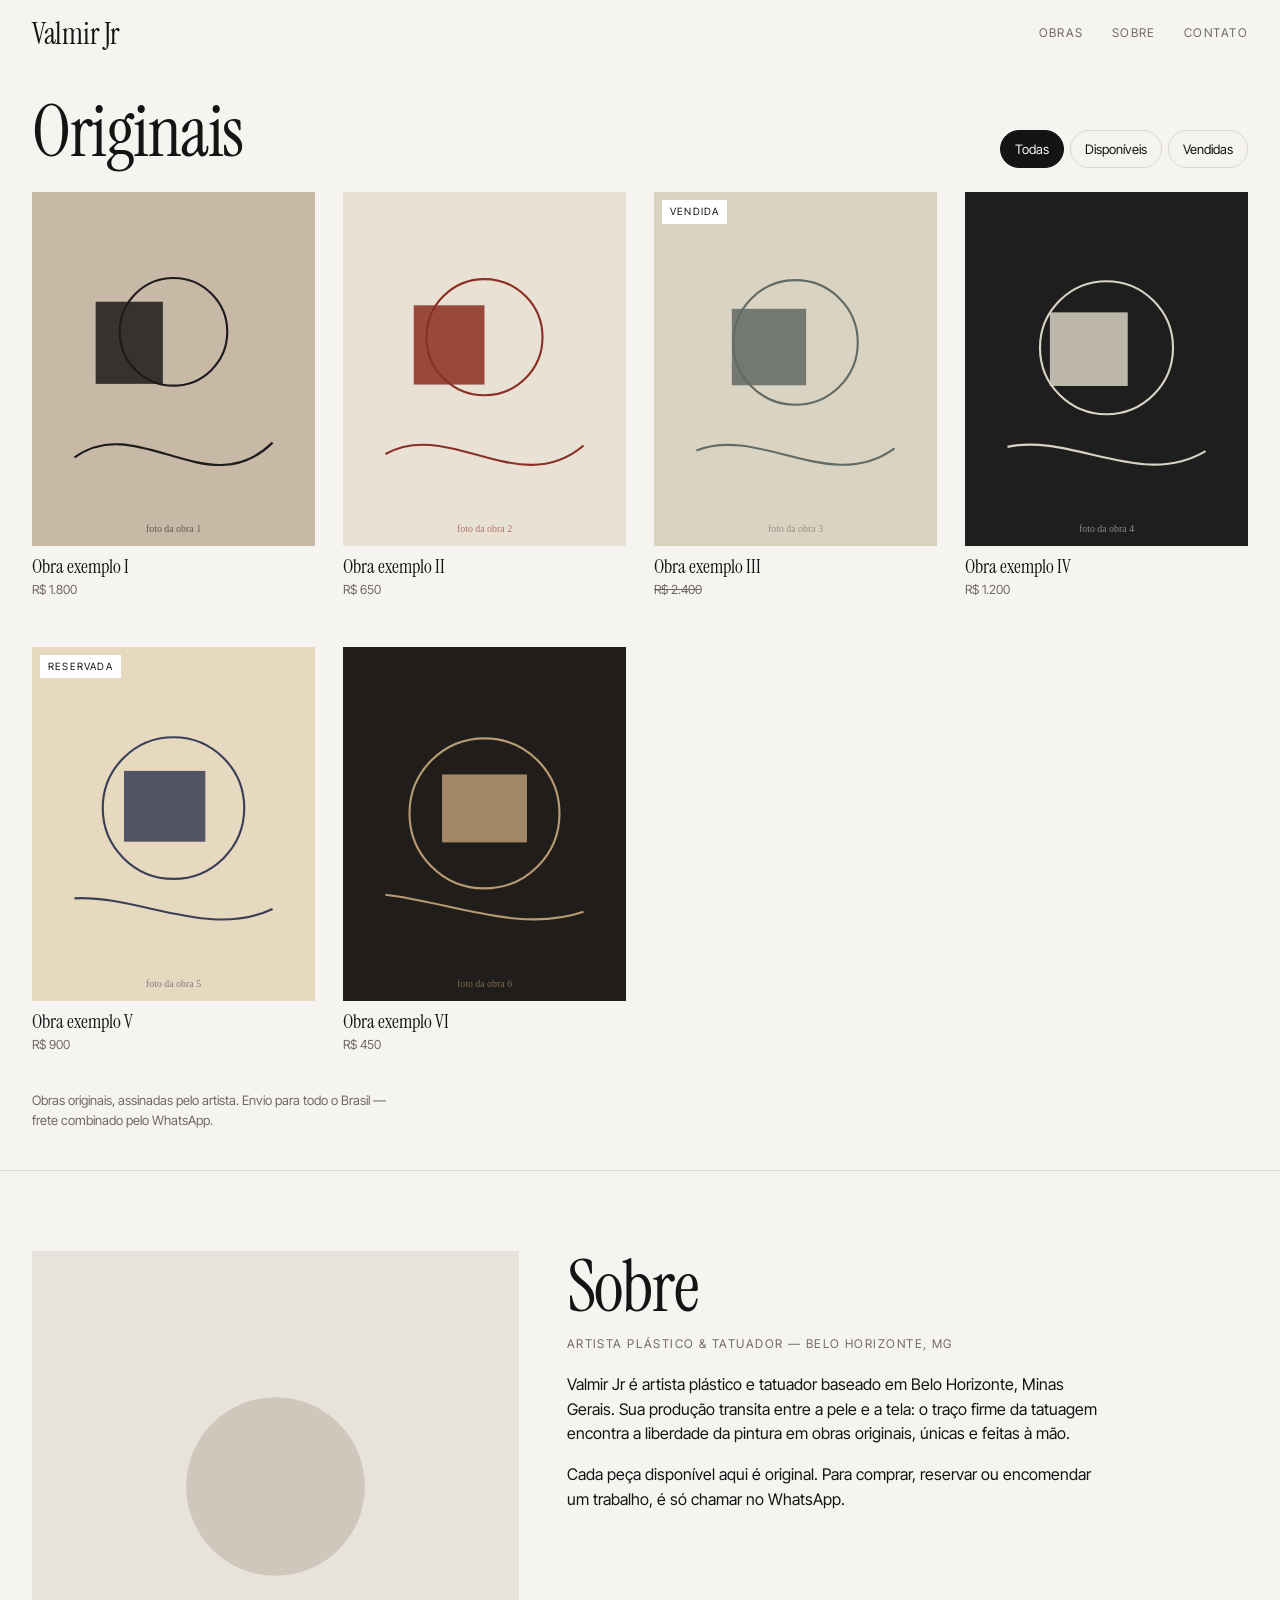
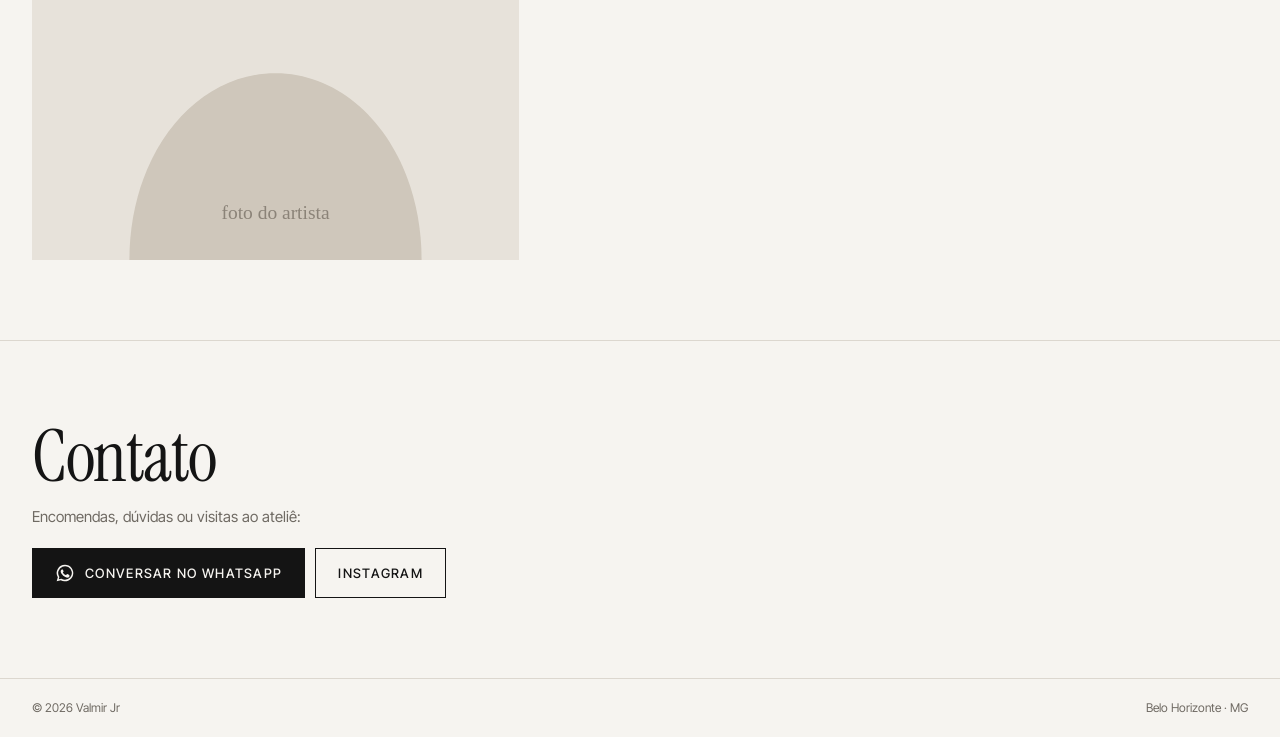
==== index.html @ 2ad41078 "Site do artista Valmir Jr: galeria mobile-first, compra via WhatsApp e painel /admin Co-Authored-By:" ====
<!doctype html>
<html lang="pt-BR">
<head>
  <meta charset="utf-8">
  <meta name="viewport" content="width=device-width, initial-scale=1, viewport-fit=cover">
  <title>Valmir Jr — Obras originais</title>
  <meta name="description" content="Obras originais do artista plástico e tatuador Valmir Jr, de Belo Horizonte. Compre direto com o artista pelo WhatsApp.">
  <meta name="theme-color" content="#f6f4f0">
  <meta property="og:title" content="Valmir Jr — Obras originais">
  <meta property="og:description" content="Obras originais à venda. Compre direto com o artista pelo WhatsApp.">
  <meta property="og:type" content="website">
  <link rel="icon" href="/images/site/favicon.svg" type="image/svg+xml">
  <link rel="preconnect" href="https://fonts.googleapis.com">
  <link rel="preconnect" href="https://fonts.gstatic.com" crossorigin>
  <link href="https://fonts.googleapis.com/css2?family=Instrument+Serif:ital@0;1&family=Inter+Tight:wght@400;500;600&display=swap" rel="stylesheet">
  <link rel="stylesheet" href="/styles.css">
</head>
<body>
  <header class="topo">
    <a href="#obras" class="marca" data-nome>Valmir Jr</a>
    <nav class="nav" aria-label="Principal">
      <a href="#obras">Obras</a>
      <a href="#sobre">Sobre</a>
      <a href="#contato">Contato</a>
    </nav>
  </header>

  <main>
    <section id="obras" class="obras">
      <div class="obras-cab">
        <h1 class="titulo">Originais</h1>
        <div class="filtros" role="tablist" aria-label="Filtrar obras">
          <button class="filtro ativo" data-filtro="todas" role="tab" aria-selected="true">Todas</button>
          <button class="filtro" data-filtro="disponivel" role="tab" aria-selected="false">Disponíveis</button>
          <button class="filtro" data-filtro="vendida" role="tab" aria-selected="false">Vendidas</button>
        </div>
      </div>
      <ul class="grade" id="grade" aria-live="polite"></ul>
      <p class="vazio" id="vazio" hidden>Nenhuma obra por aqui ainda.</p>
      <p class="aviso" data-aviso></p>
    </section>

    <section id="sobre" class="sobre">
      <figure class="sobre-foto"><img data-foto alt="Retrato de Valmir Jr" loading="lazy" width="600" height="750"></figure>
      <div class="sobre-texto">
        <h2 class="titulo">Sobre</h2>
        <p class="subtitulo" data-subtitulo></p>
        <div class="bio" data-bio></div>
      </div>
    </section>

    <section id="contato" class="contato">
      <h2 class="titulo">Contato</h2>
      <p>Encomendas, dúvidas ou visitas ao ateliê:</p>
      <div class="contato-links">
        <a class="botao botao-wpp" data-wpp-geral target="_blank" rel="noopener">
          <svg aria-hidden="true" viewBox="0 0 24 24"><path fill="currentColor" d="M12 2a10 10 0 0 0-8.6 15.1L2 22l5-1.3A10 10 0 1 0 12 2Zm0 18.2a8.2 8.2 0 0 1-4.2-1.2l-.3-.2-3 .8.8-2.9-.2-.3A8.2 8.2 0 1 1 12 20.2Zm4.5-6.1c-.2-.1-1.5-.7-1.7-.8-.2-.1-.4-.1-.6.1l-.8 1c-.1.2-.3.2-.5.1a6.7 6.7 0 0 1-3.3-2.9c-.3-.4.2-.4.7-1.3.1-.2 0-.3 0-.4l-.8-1.8c-.2-.5-.4-.4-.6-.4h-.5a1 1 0 0 0-.7.3 3 3 0 0 0-.9 2.2 5.2 5.2 0 0 0 1.1 2.7 11.8 11.8 0 0 0 4.5 4c1.7.7 2.3.8 3.2.6.5-.1 1.5-.6 1.7-1.2.2-.6.2-1.1.2-1.2l-.5-.3Z"/></svg>
          Conversar no WhatsApp
        </a>
        <a class="botao botao-linha" data-insta target="_blank" rel="noopener">Instagram</a>
      </div>
    </section>
  </main>

  <footer class="rodape">
    <span>© <span data-ano></span> <span data-nome>Valmir Jr</span></span>
    <span>Belo Horizonte · MG</span>
  </footer>

  <!-- Detalhe da obra -->
  <dialog class="detalhe" id="detalhe" aria-labelledby="detalhe-titulo">
    <button class="fechar" data-fechar aria-label="Fechar">
      <svg viewBox="0 0 24 24" aria-hidden="true"><path d="M5 5l14 14M19 5L5 19" stroke="currentColor" stroke-width="1.6"/></svg>
    </button>
    <div class="detalhe-corpo">
      <div class="galeria" id="galeria"></div>
      <div class="pontos" id="pontos"></div>
      <div class="detalhe-info">
        <h2 id="detalhe-titulo" class="detalhe-titulo"></h2>
        <p class="detalhe-preco" id="detalhe-preco"></p>
        <dl class="ficha" id="ficha"></dl>
        <p class="detalhe-desc" id="detalhe-desc"></p>
        <a class="botao botao-wpp botao-cheio" id="comprar" target="_blank" rel="noopener"></a>
        <p class="detalhe-nota" data-aviso></p>
      </div>
    </div>
  </dialog>

  <script src="/app.js" defer></script>
  <script>
    // Convites/recuperação de senha do Netlify Identity chegam na home: carrega o widget só nesses casos.
    if (/(invite|recovery|confirmation|email_change)_token|access_token/.test(location.hash)) {
      var s = document.createElement('script');
      s.src = 'https://identity.netlify.com/v1/netlify-identity-widget.js';
      s.onload = function () {
        window.netlifyIdentity.on('login', function () { location.href = '/admin/'; });
      };
      document.head.appendChild(s);
    }
  </script>
</body>
</html>
---- styles.css ----
:root {
  --fundo: #f6f4f0;
  --papel: #ffffff;
  --tinta: #141414;
  --suave: #6f6a63;
  --linha: #dcd7cf;
  --wpp: #1f7a4d;
  --serif: "Instrument Serif", Georgia, "Times New Roman", serif;
  --sans: "Inter Tight", system-ui, -apple-system, "Segoe UI", sans-serif;
  --gutter: 16px;
  --topo: 56px;
}

*, *::before, *::after { box-sizing: border-box; }
html { scroll-behavior: smooth; scroll-padding-top: var(--topo); -webkit-text-size-adjust: 100%; }
body {
  margin: 0;
  background: var(--fundo);
  color: var(--tinta);
  font: 400 15px/1.55 var(--sans);
  -webkit-font-smoothing: antialiased;
}
img { display: block; max-width: 100%; height: auto; }
a { color: inherit; }
button { font: inherit; color: inherit; }
body.travado { overflow: hidden; }

/* Topo */
.topo {
  position: sticky; top: 0; z-index: 10;
  height: var(--topo);
  display: flex; align-items: center; justify-content: space-between; gap: 12px;
  padding: 0 var(--gutter);
  padding-top: env(safe-area-inset-top);
  background: color-mix(in srgb, var(--fundo) 92%, transparent);
  backdrop-filter: blur(8px);
  border-bottom: 1px solid transparent;
  transition: border-color .2s;
}
.topo.rolou { border-bottom-color: var(--linha); }
.marca { font: 400 26px/1 var(--serif); text-decoration: none; letter-spacing: -.01em; }
.nav { display: flex; gap: 18px; }
.nav a {
  font-size: 12px; text-transform: uppercase; letter-spacing: .12em;
  text-decoration: none; color: var(--suave); padding: 10px 0;
}
.nav a:hover, .nav a:focus-visible { color: var(--tinta); }

.titulo { font: 400 clamp(40px, 11vw, 72px)/1 var(--serif); margin: 0; letter-spacing: -.02em; }

/* Obras */
.obras { padding: 28px var(--gutter) 40px; }
.obras-cab { display: flex; flex-direction: column; gap: 18px; margin-bottom: 24px; }
.filtros { display: flex; gap: 6px; overflow-x: auto; scrollbar-width: none; }
.filtros::-webkit-scrollbar { display: none; }
.filtro {
  border: 1px solid var(--linha); background: transparent; border-radius: 999px;
  padding: 8px 14px; font-size: 13px; cursor: pointer; white-space: nowrap; min-height: 36px;
}
.filtro.ativo { background: var(--tinta); border-color: var(--tinta); color: var(--fundo); }

.grade {
  list-style: none; margin: 0; padding: 0;
  display: grid; grid-template-columns: repeat(2, minmax(0, 1fr)); gap: 28px 12px;
}
.card { cursor: pointer; }
.card button { all: unset; display: block; width: 100%; cursor: pointer; }
.card button:focus-visible { outline: 2px solid var(--tinta); outline-offset: 4px; }
.card-img {
  position: relative; aspect-ratio: 4 / 5; overflow: hidden; background: #e9e5de;
}
.card-img img {
  width: 100%; height: 100%; object-fit: cover;
  transition: transform .5s ease, opacity .4s;
}
@media (hover: hover) { .card:hover .card-img img { transform: scale(1.03); } }
.selo {
  position: absolute; left: 8px; top: 8px;
  background: var(--papel); color: var(--tinta);
  font-size: 10px; text-transform: uppercase; letter-spacing: .12em;
  padding: 4px 8px;
}
.card-nome { margin: 10px 0 2px; font: 400 19px/1.15 var(--serif); }
.card-meta { margin: 0; font-size: 12.5px; color: var(--suave); }
.card.vendida .card-img img { opacity: .72; }
.card.vendida .card-preco { text-decoration: line-through; }

.vazio { color: var(--suave); }
.aviso { margin: 36px 0 0; font-size: 13px; color: var(--suave); max-width: 46ch; }

/* Sobre */
.sobre {
  display: grid; gap: 24px;
  padding: 48px var(--gutter);
  border-top: 1px solid var(--linha);
}
.sobre-foto { margin: 0; background: #e9e5de; aspect-ratio: 4 / 5; overflow: hidden; }
.sobre-foto img { width: 100%; height: 100%; object-fit: cover; }
.subtitulo { margin: 12px 0 18px; font-size: 12px; text-transform: uppercase; letter-spacing: .12em; color: var(--suave); }
.bio p { margin: 0 0 1em; font-size: 16px; max-width: 60ch; }

/* Contato */
.contato { padding: 48px var(--gutter) 56px; border-top: 1px solid var(--linha); }
.contato p { color: var(--suave); margin: 12px 0 20px; }
.contato-links { display: flex; flex-direction: column; gap: 10px; }

.botao {
  display: inline-flex; align-items: center; justify-content: center; gap: 10px;
  min-height: 50px; padding: 0 22px;
  font-size: 13px; font-weight: 500; text-transform: uppercase; letter-spacing: .1em;
  text-decoration: none; border-radius: 0; cursor: pointer;
}
.botao svg { width: 20px; height: 20px; flex: none; }
.botao-wpp { background: var(--tinta); color: var(--fundo); border: 1px solid var(--tinta); }
.botao-wpp:hover { background: var(--wpp); border-color: var(--wpp); }
.botao-linha { border: 1px solid var(--tinta); }
.botao-linha:hover { background: var(--tinta); color: var(--fundo); }
.botao[aria-disabled="true"] { background: transparent; color: var(--suave); border-color: var(--linha); pointer-events: none; }

.rodape {
  display: flex; justify-content: space-between; flex-wrap: wrap; gap: 8px;
  padding: 20px var(--gutter) calc(20px + env(safe-area-inset-bottom));
  border-top: 1px solid var(--linha);
  font-size: 12px; color: var(--suave);
}

/* Detalhe (tela cheia no celular) */
.detalhe {
  border: 0; padding: 0; margin: 0;
  width: 100%; max-width: 100%; height: 100%; max-height: 100%;
  background: var(--fundo); color: var(--tinta);
}
.detalhe::backdrop { background: rgba(20, 20, 20, .55); }
.detalhe[open] { animation: sobe .28s ease-out; }
@keyframes sobe { from { transform: translateY(24px); opacity: 0; } }
.fechar {
  position: fixed; z-index: 2; right: 10px; top: calc(10px + env(safe-area-inset-top));
  width: 44px; height: 44px; display: grid; place-items: center;
  border: 0; border-radius: 50%; background: var(--papel); cursor: pointer;
  box-shadow: 0 1px 6px rgba(0,0,0,.12);
}
.fechar svg { width: 20px; height: 20px; }
.detalhe-corpo { height: 100%; overflow-y: auto; -webkit-overflow-scrolling: touch; }
.galeria {
  display: flex; overflow-x: auto; scroll-snap-type: x mandatory; scrollbar-width: none;
  background: #e9e5de;
}
.galeria::-webkit-scrollbar { display: none; }
.galeria img {
  flex: 0 0 100%; width: 100%; scroll-snap-align: center;
  max-height: 72vh; object-fit: contain; background: #e9e5de;
}
.pontos { display: flex; justify-content: center; gap: 6px; padding: 12px 0 0; min-height: 18px; }
.pontos span { width: 6px; height: 6px; border-radius: 50%; background: var(--linha); }
.pontos span.ativo { background: var(--tinta); }
.detalhe-info { padding: 12px var(--gutter) calc(32px + env(safe-area-inset-bottom)); }
.detalhe-titulo { font: 400 36px/1.05 var(--serif); margin: 0 0 6px; letter-spacing: -.01em; }
.detalhe-preco { font-size: 18px; margin: 0 0 20px; }
.ficha { display: grid; grid-template-columns: auto 1fr; gap: 6px 16px; margin: 0 0 20px; font-size: 14px; }
.ficha dt { color: var(--suave); }
.ficha dd { margin: 0; }
.detalhe-desc { margin: 0 0 24px; white-space: pre-line; }
.detalhe-desc:empty { display: none; }
.botao-cheio { width: 100%; }
.detalhe-nota { font-size: 12.5px; color: var(--suave); margin: 14px 0 0; }

/* Telas maiores */
@media (min-width: 700px) {
  :root { --gutter: 32px; --topo: 68px; }
  .marca { font-size: 30px; }
  .nav { gap: 28px; }
  .obras-cab { flex-direction: row; align-items: flex-end; justify-content: space-between; }
  .grade { grid-template-columns: repeat(3, minmax(0, 1fr)); gap: 48px 28px; }
  .sobre { grid-template-columns: minmax(0, 5fr) minmax(0, 7fr); gap: 48px; align-items: start; padding-block: 80px; }
  .contato { padding-block: 80px; }
  .contato-links { flex-direction: row; }
  .detalhe { width: min(1100px, 92vw); height: auto; max-height: 90vh; margin: auto; }
  .fechar { position: absolute; }
  .detalhe-corpo { display: grid; grid-template-columns: 3fr 2fr; grid-template-rows: 1fr auto; max-height: 90vh; overflow: hidden; }
  .galeria { grid-row: 1; grid-column: 1; max-height: calc(90vh - 30px); }
  .galeria img { max-height: calc(90vh - 30px); }
  .pontos { grid-row: 2; grid-column: 1; padding-bottom: 12px; }
  .detalhe-info { grid-row: 1 / 3; grid-column: 2; overflow-y: auto; padding: 56px 32px 32px; }
}
@media (min-width: 1100px) {
  .grade { grid-template-columns: repeat(4, minmax(0, 1fr)); }
}

@media (prefers-reduced-motion: reduce) {
  html { scroll-behavior: auto; }
  *, *::before, *::after { animation: none !important; transition: none !important; }
}
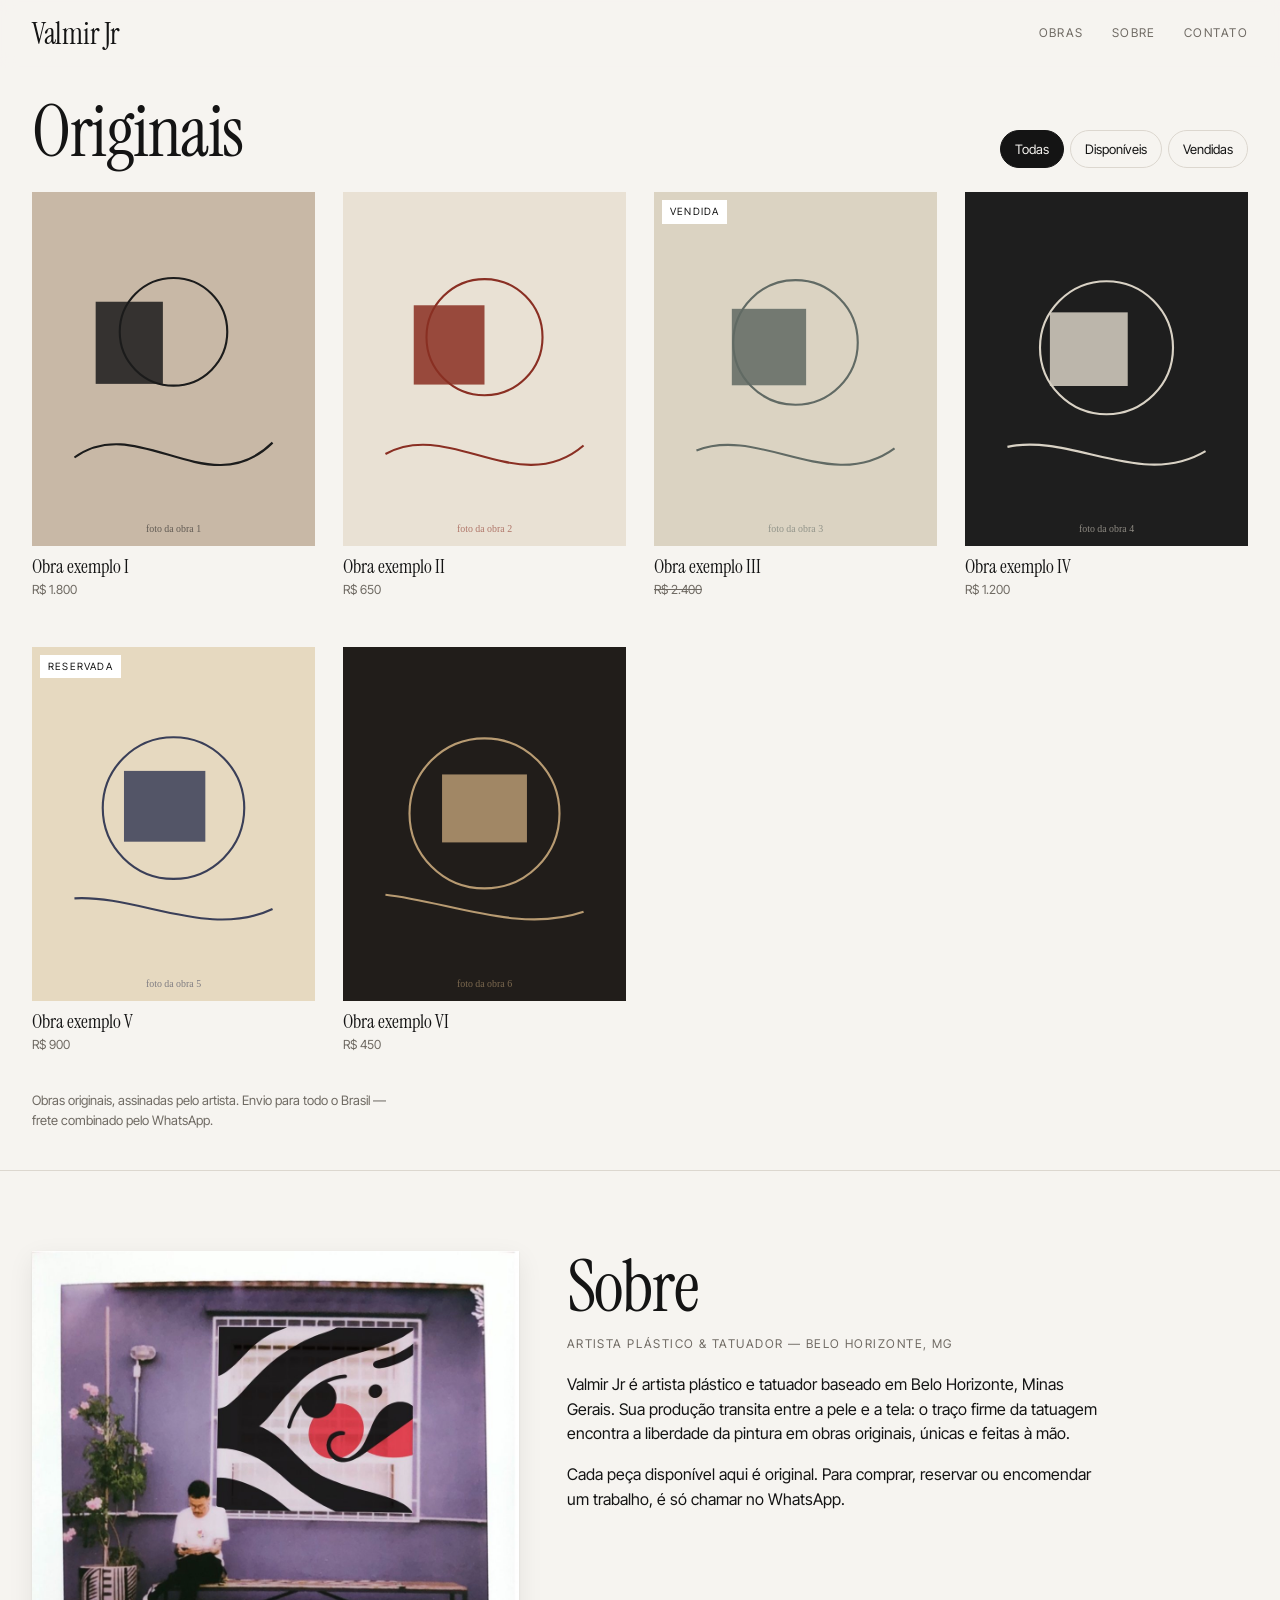
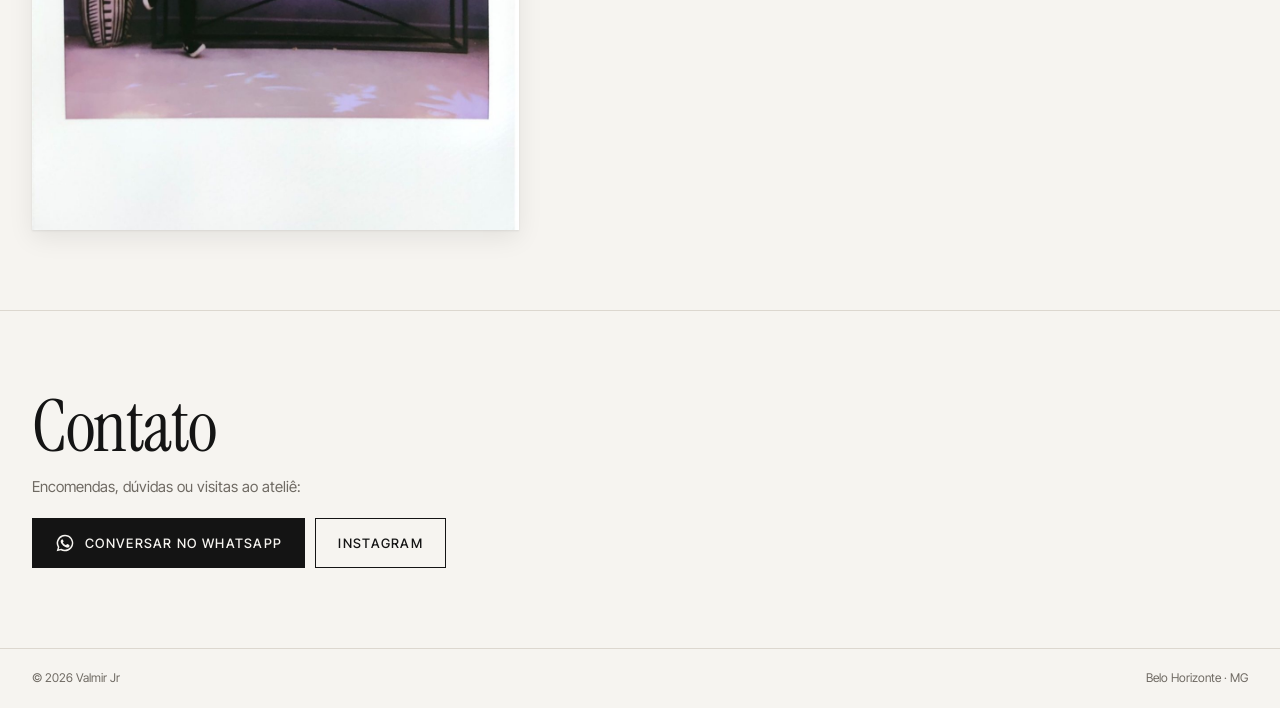
==== commit e9ffa2b3: "Foto do artista inteira (polaroid) e novo favicon a partir da obra Co-Authored-By: Claude Opus 5.5 <" ====
--- a/index.html
+++ b/index.html
@@ -9,7 +9,8 @@
   <meta property="og:title" content="Valmir Jr — Obras originais">
   <meta property="og:description" content="Obras originais à venda. Compre direto com o artista pelo WhatsApp.">
   <meta property="og:type" content="website">
-  <link rel="icon" href="/images/site/favicon.svg" type="image/svg+xml">
+  <link rel="icon" href="/images/site/favicon-32.png" type="image/png" sizes="32x32">
+  <link rel="apple-touch-icon" href="/images/site/apple-touch-icon.png">
   <link rel="preconnect" href="https://fonts.googleapis.com">
   <link rel="preconnect" href="https://fonts.gstatic.com" crossorigin>
   <link href="https://fonts.googleapis.com/css2?family=Instrument+Serif:ital@0;1&family=Inter+Tight:wght@400;500;600&display=swap" rel="stylesheet">
@@ -41,7 +42,7 @@
     </section>
 
     <section id="sobre" class="sobre">
-      <figure class="sobre-foto"><img data-foto alt="Retrato de Valmir Jr" loading="lazy" width="600" height="750"></figure>
+      <figure class="sobre-foto"><img data-foto alt="Retrato de Valmir Jr" loading="lazy" width="1100" height="1308"></figure>
       <div class="sobre-texto">
         <h2 class="titulo">Sobre</h2>
         <p class="subtitulo" data-subtitulo></p>
@@ -87,16 +88,5 @@
   </dialog>
 
   <script src="/app.js" defer></script>
-  <script>
-    // Convites/recuperação de senha do Netlify Identity chegam na home: carrega o widget só nesses casos.
-    if (/(invite|recovery|confirmation|email_change)_token|access_token/.test(location.hash)) {
-      var s = document.createElement('script');
-      s.src = 'https://identity.netlify.com/v1/netlify-identity-widget.js';
-      s.onload = function () {
-        window.netlifyIdentity.on('login', function () { location.href = '/admin/'; });
-      };
-      document.head.appendChild(s);
-    }
-  </script>
 </body>
 </html>
--- a/styles.css
+++ b/styles.css
@@ -94,8 +94,8 @@
   padding: 48px var(--gutter);
   border-top: 1px solid var(--linha);
 }
-.sobre-foto { margin: 0; background: #e9e5de; aspect-ratio: 4 / 5; overflow: hidden; }
-.sobre-foto img { width: 100%; height: 100%; object-fit: cover; }
+.sobre-foto { margin: 0; }
+.sobre-foto img { width: 100%; height: auto; box-shadow: 0 1px 2px rgba(0,0,0,.08), 0 8px 24px rgba(0,0,0,.08); }
 .subtitulo { margin: 12px 0 18px; font-size: 12px; text-transform: uppercase; letter-spacing: .12em; color: var(--suave); }
 .bio p { margin: 0 0 1em; font-size: 16px; max-width: 60ch; }
 
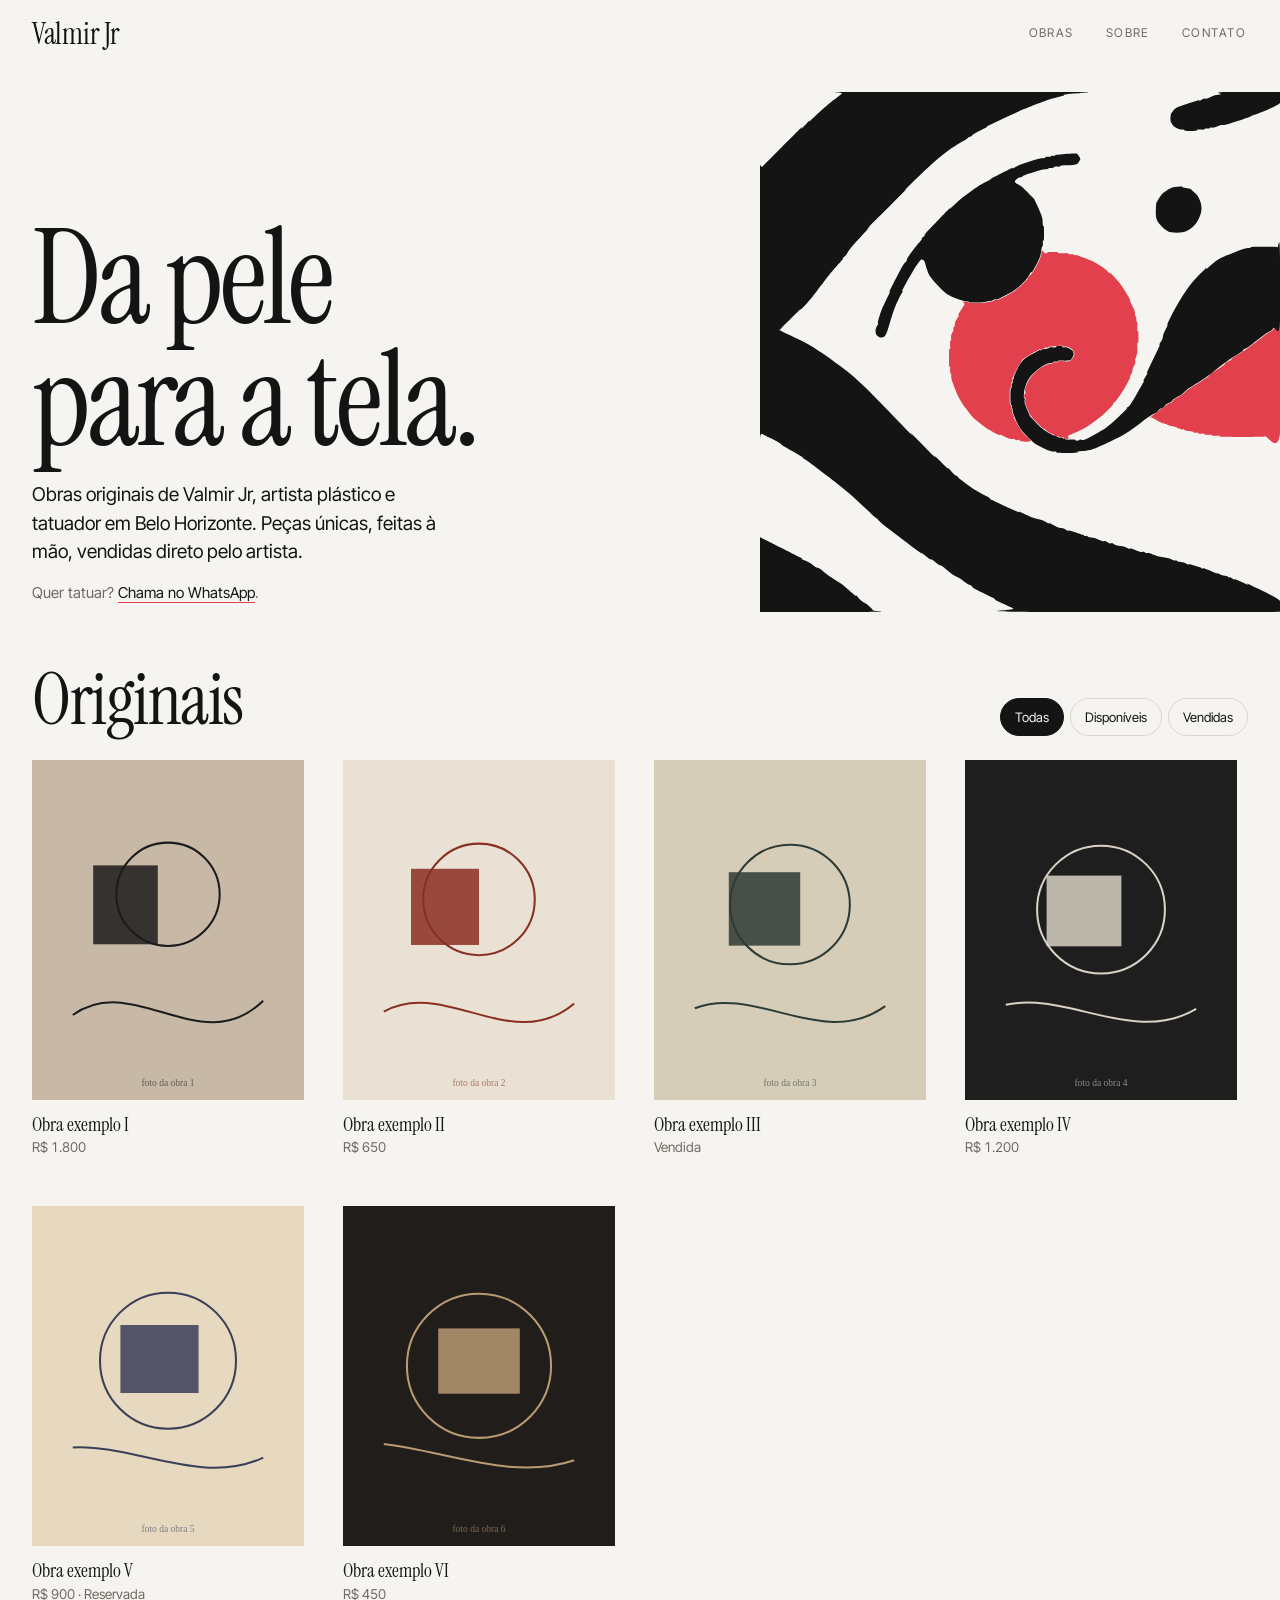
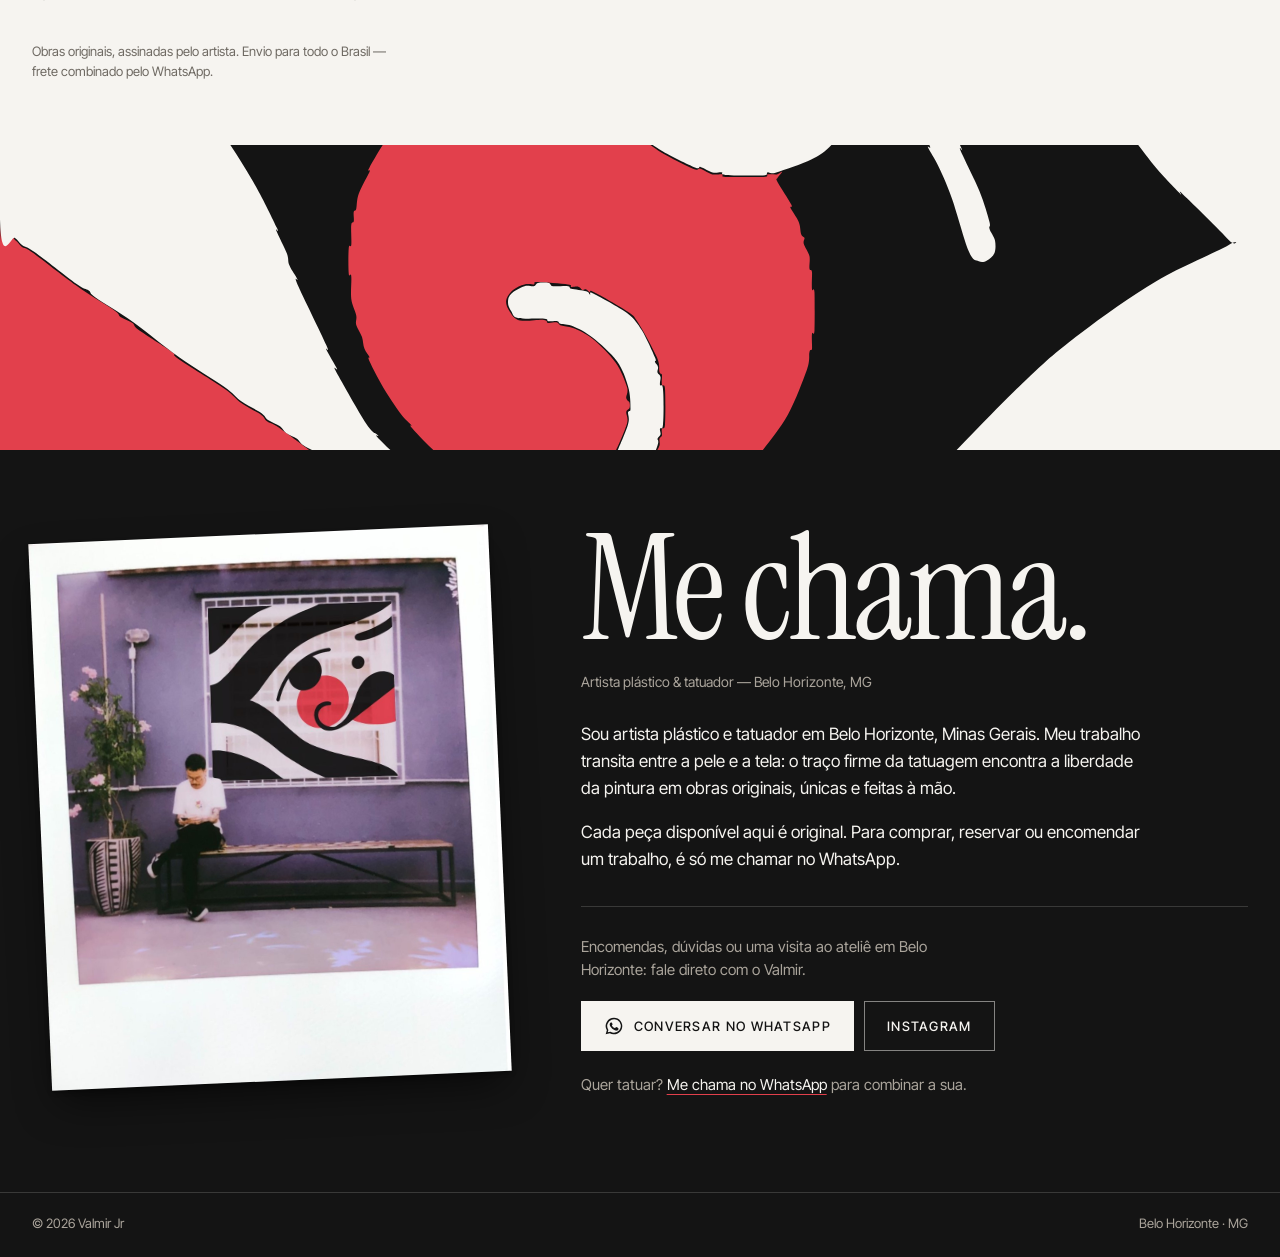
==== commit a3676153: "Redesenha o site com o traço do Valmir e prepara a venda pelo celular - Abertura e fecho com o mural" ====
--- a/index.html
+++ b/index.html
@@ -9,6 +9,11 @@
   <meta property="og:title" content="Valmir Jr — Obras originais">
   <meta property="og:description" content="Obras originais à venda. Compre direto com o artista pelo WhatsApp.">
   <meta property="og:type" content="website">
+  <meta property="og:url" content="https://borocoshop.com/">
+  <meta property="og:image" content="https://borocoshop.com/images/site/rostinha.jpg">
+  <meta property="og:image:alt" content="Retrato de Valmir Jr">
+  <meta property="og:locale" content="pt_BR">
+  <meta name="twitter:card" content="summary_large_image">
   <link rel="icon" href="/images/site/favicon-32.png" type="image/png" sizes="32x32">
   <link rel="apple-touch-icon" href="/images/site/apple-touch-icon.png">
   <link rel="preconnect" href="https://fonts.googleapis.com">
@@ -17,8 +22,10 @@
   <link rel="stylesheet" href="/styles.css">
 </head>
 <body>
+  <!-- Traço do mural de Valmir Jr (o mesmo recorte do favicon), vetorizado. Cores via --t-preto e --t-vermelho. -->
+  <svg width="0" height="0" style="position:absolute" aria-hidden="true"><symbol id="traco" viewBox="0 0 512 512"><path style="fill:var(--t-vermelho,#e2404c)" d="M511.8 229.8C510.8 212.3 507.4 232.0 506.0 233.0C504.6 234.0 504.4 234.9 503.2 235.8C502.1 236.6 502.6 235.4 499.0 238.0C495.4 240.6 486.9 247.4 481.5 251.2C476.1 255.1 469.5 258.9 466.5 261.0C463.5 263.1 465.0 262.9 463.8 263.8C462.5 264.6 460.2 265.4 459.0 266.2C457.8 267.1 459.1 267.1 456.5 269.0C453.9 270.9 445.9 275.8 443.2 277.8C440.6 279.7 444.2 278.0 440.8 280.5C437.2 283.0 426.5 289.5 422.2 292.5C418.0 295.5 418.0 296.5 415.5 298.2C413.0 300.0 409.2 301.8 407.5 303.0C405.8 304.2 406.5 304.6 405.2 305.5C404.0 306.4 403.8 305.8 400.2 308.2C396.7 310.8 386.4 318.4 384.0 320.5C381.6 322.6 384.0 319.8 386.0 320.8C388.0 321.7 393.9 325.2 395.8 326.0C397.6 326.8 396.8 325.6 397.2 325.8C397.8 325.9 398.2 326.8 398.8 327.0C399.2 327.2 399.7 326.6 400.2 326.8C400.8 326.9 400.4 327.5 402.0 328.0C403.6 328.5 408.4 329.5 410.0 330.0C411.6 330.5 411.0 331.1 411.5 331.2C412.0 331.4 412.5 330.8 413.0 331.0C413.5 331.2 413.8 332.0 414.5 332.2C415.2 332.5 416.8 332.1 417.5 332.2C418.2 332.4 417.4 332.9 418.8 333.2C420.1 333.6 424.0 333.9 425.5 334.2C427.0 334.6 426.6 335.3 427.5 335.5C428.4 335.7 429.9 335.1 430.8 335.2C431.6 335.4 431.5 336.3 432.5 336.5C433.5 336.7 436.0 336.1 437.0 336.2C438.0 336.4 437.2 337.3 438.5 337.5C439.8 337.7 443.3 337.3 444.5 337.5C445.7 337.7 444.2 338.3 445.8 338.5C447.3 338.7 452.4 338.3 454.0 338.5C455.6 338.7 448.4 339.3 455.2 339.5C462.1 339.7 488.3 339.7 495.2 339.5C502.2 339.3 494.0 338.8 496.8 338.5C499.5 338.2 509.2 355.6 511.8 337.5C514.2 319.4 512.7 247.2 511.8 229.8ZM312.2 160.8C309.2 159.7 310.7 161.2 310.0 161.0C309.3 160.8 309.2 160.0 308.2 159.8C307.3 159.5 305.1 159.9 304.2 159.8C303.4 159.6 304.7 158.9 303.0 158.8C301.3 158.6 296.0 158.9 294.2 158.8C292.5 158.6 294.5 157.9 292.8 157.8C291.0 157.6 285.5 157.6 283.8 157.8C282.0 157.9 283.0 158.6 282.5 158.8C282.0 158.9 281.3 159.1 280.5 158.8C279.7 158.4 278.2 155.8 277.5 156.5C276.8 157.2 277.5 159.5 276.2 162.8C275.0 166.0 271.8 172.4 269.8 175.8C267.7 179.1 264.8 181.4 263.8 182.8C262.7 184.1 264.9 182.5 263.5 184.0C262.1 185.5 258.2 189.7 255.5 192.0C252.8 194.3 251.0 195.9 247.5 198.0C244.0 200.1 237.4 203.4 234.8 204.5C232.1 205.6 233.0 204.1 231.8 204.5C230.5 204.9 228.5 206.4 227.0 206.8C225.5 207.1 223.9 206.6 223.0 206.8C222.1 206.9 224.5 207.6 221.8 207.8C219.0 207.9 209.3 207.9 206.5 207.8C203.7 207.6 205.9 206.9 205.0 206.8C204.1 206.6 202.2 206.9 201.2 206.8C200.3 206.6 199.3 205.5 199.2 205.8C199.2 206.0 200.7 207.6 201.0 208.2C201.3 208.9 201.9 208.0 201.0 209.8C200.1 211.5 196.4 217.0 195.5 218.8C194.6 220.5 196.2 219.1 195.8 220.2C195.2 221.4 193.2 224.0 192.5 225.8C191.8 227.5 191.9 229.7 191.5 230.8C191.1 231.8 190.4 231.6 190.2 232.2C190.1 232.9 190.8 233.3 190.5 234.5C190.2 235.7 188.6 237.8 188.2 239.5C187.9 241.2 188.4 243.5 188.2 244.5C188.1 245.5 187.4 244.4 187.2 245.8C187.1 247.1 187.4 251.4 187.2 252.8C187.1 254.1 186.4 251.2 186.2 254.0C186.1 256.8 186.1 266.5 186.2 269.2C186.4 272.0 187.1 269.3 187.2 270.5C187.4 271.7 187.1 275.3 187.2 276.5C187.4 277.7 187.9 276.4 188.2 277.8C188.6 279.1 187.8 280.6 189.2 284.8C190.7 288.9 193.8 297.3 196.8 302.8C199.8 308.2 204.5 314.0 207.2 317.5C210.0 321.0 210.6 321.2 213.2 323.5C215.9 325.8 219.4 328.7 223.0 331.0C226.6 333.3 232.5 336.4 234.8 337.5C237.0 338.6 234.9 336.8 236.8 337.5C238.6 338.2 243.8 340.8 246.0 341.5C248.2 342.2 249.0 341.3 250.0 341.5C251.0 341.7 250.9 342.6 251.8 342.8C252.6 342.9 254.4 342.3 255.2 342.5C256.1 342.7 254.9 343.6 256.8 343.8C258.6 343.9 266.3 345.1 266.5 343.5C266.7 341.9 260.5 338.0 257.8 334.2C255.0 330.5 251.5 323.7 250.2 321.2C249.0 318.8 250.6 320.5 250.2 319.5C249.9 318.5 248.6 316.4 248.2 315.2C247.9 314.1 248.4 313.2 248.2 312.5C248.1 311.8 247.4 311.9 247.2 311.2C247.1 310.6 247.5 309.2 247.2 308.5C247.0 307.8 246.2 309.4 246.0 306.8C245.8 304.1 245.8 295.1 246.0 292.5C246.2 289.9 247.0 291.9 247.2 291.0C247.5 290.1 247.1 287.9 247.2 287.0C247.4 286.1 247.9 286.9 248.2 285.8C248.6 284.6 247.8 283.3 249.2 280.0C250.7 276.7 254.8 269.1 256.8 266.0C258.8 262.9 258.3 263.5 261.2 261.5C264.2 259.5 272.0 255.0 274.5 253.8C277.0 252.5 275.5 254.2 276.0 254.0C276.5 253.8 277.0 252.9 277.5 252.8C278.0 252.6 278.5 253.2 279.0 253.0C279.5 252.8 279.8 252.0 280.5 251.8C281.2 251.5 282.8 251.9 283.5 251.8C284.2 251.6 282.5 251.1 284.8 250.8C287.0 250.4 294.7 249.8 297.0 249.8C299.3 249.8 297.6 250.6 298.5 250.8C299.4 250.9 300.9 250.4 302.2 250.8C303.6 251.1 305.5 252.0 306.8 253.0C308.0 254.0 309.2 255.6 309.5 257.0C309.8 258.4 309.2 260.1 308.2 261.5C307.3 262.9 306.3 264.7 304.0 265.2C301.7 265.8 296.4 264.8 294.5 265.0C292.6 265.2 293.6 266.1 292.8 266.2C291.9 266.4 290.1 265.8 289.2 266.0C288.4 266.2 288.6 266.9 287.5 267.2C286.4 267.6 284.8 267.4 282.8 268.2C280.7 269.1 277.8 270.2 275.0 272.5C272.2 274.8 268.0 278.8 265.8 282.0C263.5 285.2 262.0 289.4 261.2 291.8C260.5 294.1 261.7 295.2 261.5 296.2C261.3 297.3 260.5 297.3 260.2 298.0C260.0 298.7 260.0 299.6 260.2 300.2C260.5 300.9 261.3 300.7 261.5 301.8C261.7 302.8 260.5 303.9 261.2 306.5C262.0 309.1 264.7 315.4 265.8 317.5C266.8 319.6 267.1 318.5 267.5 319.0C267.9 319.5 266.2 318.8 268.0 320.8C269.8 322.8 276.2 329.2 278.2 331.0C280.2 332.8 279.0 330.8 280.0 331.5C281.0 332.2 281.9 333.7 284.2 335.0C286.6 336.3 292.1 338.8 294.2 339.5C296.4 340.2 295.8 339.2 297.0 339.5C298.2 339.8 300.3 341.2 301.5 341.5C302.7 341.8 303.7 341.8 304.0 341.5C304.3 341.2 303.3 340.1 303.5 339.5C303.7 338.9 302.0 339.4 305.0 337.8C308.0 336.1 316.2 333.0 321.5 329.8C326.8 326.5 332.7 322.1 337.0 318.5C341.3 314.9 345.5 310.2 347.2 308.2C349.0 306.3 346.8 307.9 347.5 307.0C348.2 306.1 349.8 305.0 351.5 302.8C353.2 300.5 355.6 297.0 357.8 293.5C359.9 290.0 363.2 283.8 364.2 281.5C365.3 279.2 363.9 280.6 364.2 279.8C364.6 278.9 365.8 277.8 366.2 276.5C366.8 275.2 366.7 273.3 367.2 271.8C367.8 270.2 369.1 268.4 369.5 267.0C369.9 265.6 369.2 265.0 369.5 263.2C369.8 261.5 371.2 259.1 371.5 256.5C371.8 253.9 371.3 249.2 371.5 247.5C371.7 245.8 372.3 248.4 372.5 246.5C372.7 244.6 372.7 238.2 372.5 236.2C372.3 234.3 371.7 236.5 371.5 235.0C371.3 233.5 371.7 228.6 371.5 227.0C371.3 225.4 370.7 226.4 370.5 225.5C370.3 224.6 370.7 222.6 370.5 221.8C370.3 220.9 369.8 221.7 369.5 220.5C369.2 219.3 369.4 217.0 368.5 214.5C367.6 212.0 365.0 207.5 364.2 205.8C363.5 204.0 365.7 206.6 364.2 204.0C362.8 201.4 358.6 194.2 355.5 190.0C352.4 185.8 347.5 180.7 345.5 178.8C343.5 176.8 344.7 179.0 343.8 178.2C342.8 177.5 342.5 176.3 340.0 174.5C337.5 172.7 333.1 169.5 328.5 167.2C323.9 165.0 315.3 161.8 312.2 160.8Z"/><path style="fill:var(--t-preto,#141414)" fill-rule="evenodd" d="M0.0 439.2C-0.2 451.3 -18.6 499.7 0.0 511.8C18.6 523.8 93.0 512.0 111.5 511.8C130.0 511.5 112.1 511.3 111.2 510.2C110.4 509.2 108.2 506.9 106.2 505.2C104.2 503.6 101.2 502.1 99.2 500.5C97.3 498.9 95.8 496.6 94.8 495.8C93.7 494.9 95.5 497.2 93.0 495.2C90.5 493.3 84.2 487.4 80.0 484.2C75.8 481.1 71.5 479.0 68.0 476.5C64.5 474.0 61.1 470.9 59.0 469.5C56.9 468.1 57.0 469.0 55.2 468.0C53.5 467.0 50.9 464.6 48.5 463.2C46.1 461.9 42.3 460.6 40.8 459.8C39.2 458.9 45.8 461.7 39.2 458.2C32.7 454.8 8.0 442.4 1.5 439.2C-5.0 436.1 0.2 427.2 0.0 439.2ZM511.8 153.5C511.4 140.9 510.1 153.7 509.5 153.5C508.9 153.3 512.5 152.7 508.2 152.5C504.0 152.3 488.5 152.3 484.2 152.5C480.0 152.7 484.4 153.2 483.0 153.5C481.6 153.8 480.3 153.1 476.0 154.5C471.7 155.9 461.9 159.8 457.0 162.0C452.1 164.2 449.6 166.0 446.8 168.0C443.9 170.0 441.2 172.9 439.8 174.0C438.3 175.1 440.7 171.8 438.0 174.5C435.3 177.2 428.2 183.9 423.5 190.0C418.8 196.1 413.7 204.6 410.0 211.0C406.3 217.4 402.7 225.2 401.2 228.2C399.8 231.3 402.2 227.5 401.5 229.2C400.8 231.0 398.1 236.2 397.2 238.5C396.4 240.8 397.0 241.5 396.2 243.2C395.5 245.0 393.5 247.5 393.0 248.8C392.5 250.0 394.9 246.4 393.0 250.8C391.1 255.1 383.4 270.7 381.5 275.0C379.6 279.3 382.2 275.2 381.5 276.8C380.8 278.3 377.9 283.0 377.2 284.5C376.6 286.0 379.5 282.1 377.5 285.8C375.5 289.4 368.3 302.2 365.5 306.5C362.7 310.8 361.6 310.2 360.8 311.2C359.9 312.2 363.3 309.7 360.5 312.5C357.7 315.3 348.2 324.5 343.8 328.2C339.3 332.0 338.0 332.4 334.0 334.8C330.0 337.1 323.1 341.0 320.0 342.2C316.9 343.5 316.3 342.1 315.2 342.2C314.2 342.4 314.5 343.1 313.8 343.2C313.0 343.4 311.5 343.4 310.8 343.2C310.0 343.1 311.0 342.4 309.5 342.2C308.0 342.1 303.1 342.5 301.5 342.2C299.9 342.0 300.5 341.2 300.0 341.0C299.5 340.8 299.0 341.4 298.5 341.2C298.0 341.1 297.5 340.2 296.8 340.0C296.0 339.8 295.3 340.6 294.2 340.2C293.2 339.9 291.4 338.4 290.5 338.0C289.6 337.6 290.8 339.1 288.8 338.0C286.7 336.9 281.6 334.4 278.0 331.5C274.4 328.6 269.4 323.0 267.2 320.8C265.1 318.5 266.3 320.1 265.2 317.8C264.2 315.4 261.5 309.4 260.8 306.8C260.0 304.1 260.9 303.0 260.8 302.0C260.6 301.0 259.8 302.2 259.8 300.5C259.8 298.8 259.8 294.7 260.8 291.5C261.7 288.3 262.9 284.8 265.2 281.5C267.6 278.2 272.1 274.3 275.0 272.0C277.9 269.7 280.6 268.4 282.8 267.5C284.9 266.6 286.7 266.8 287.8 266.5C288.8 266.2 288.2 265.7 289.0 265.5C289.8 265.3 291.9 265.7 292.8 265.5C293.6 265.3 292.2 264.7 294.2 264.5C296.2 264.3 302.5 264.8 304.8 264.2C307.0 263.8 306.8 262.5 307.5 261.5C308.2 260.5 308.8 259.2 308.8 258.0C308.8 256.8 308.6 255.6 307.5 254.5C306.4 253.4 303.8 252.0 302.2 251.5C300.8 251.0 299.4 251.7 298.5 251.5C297.6 251.3 297.8 250.5 296.8 250.2C295.8 250.0 293.5 250.0 292.5 250.2C291.5 250.5 292.0 251.3 290.8 251.5C289.5 251.7 286.0 251.3 284.8 251.5C283.5 251.7 284.7 252.2 283.5 252.5C282.3 252.8 278.8 253.1 277.5 253.5C276.2 253.9 276.5 254.6 276.0 254.8C275.5 254.9 277.0 253.2 274.5 254.5C272.0 255.8 264.5 259.8 261.2 262.2C258.0 264.7 257.1 266.3 255.2 269.2C253.4 272.2 250.9 277.9 250.0 280.0C249.1 282.1 250.2 281.1 250.0 281.8C249.8 282.4 248.9 283.0 248.8 283.8C248.6 284.5 249.2 285.3 249.0 286.0C248.8 286.7 247.9 286.9 247.8 287.8C247.6 288.6 248.2 290.2 248.0 291.0C247.8 291.8 247.0 290.1 246.8 292.8C246.5 295.4 246.5 304.1 246.8 306.8C247.0 309.4 247.8 307.8 248.0 308.5C248.2 309.2 247.6 310.1 247.8 310.8C247.9 311.4 248.8 311.8 249.0 312.5C249.2 313.2 248.2 312.8 249.0 315.2C249.8 317.8 252.4 324.3 254.0 327.5C255.6 330.7 256.0 331.4 258.5 334.2C261.0 337.1 266.3 342.3 268.8 344.5C271.2 346.7 270.8 346.2 273.0 347.5C275.2 348.8 279.2 350.9 281.8 352.0C284.2 353.1 286.4 353.7 288.0 354.0C289.6 354.3 290.6 353.8 291.5 354.0C292.4 354.2 290.2 355.0 293.5 355.2C296.8 355.5 308.0 355.5 311.2 355.2C314.5 355.0 311.5 354.4 313.2 354.0C315.0 353.6 318.8 353.7 322.0 353.0C325.2 352.3 326.2 352.5 332.5 349.8C338.8 347.0 351.7 341.2 360.0 336.2C368.3 331.3 377.4 323.5 382.5 320.0C387.6 316.5 388.7 316.5 390.5 315.2C392.3 314.0 392.1 313.3 393.2 312.5C394.4 311.7 396.4 311.1 397.5 310.2C398.6 309.4 398.8 308.4 400.0 307.5C401.2 306.6 403.5 305.9 404.8 305.0C406.0 304.1 405.7 303.5 407.5 302.2C409.3 301.0 413.0 299.2 415.5 297.5C418.0 295.8 418.1 294.7 422.2 291.8C426.4 288.8 434.2 284.3 440.2 280.0C446.3 275.7 453.2 269.8 458.8 265.8C464.3 261.8 470.8 258.1 473.8 256.0C476.7 253.9 475.2 254.2 476.5 253.2C477.8 252.3 477.9 253.1 481.5 250.5C485.1 247.9 494.6 240.3 498.2 237.8C501.9 235.2 502.0 235.9 503.2 235.0C504.5 234.1 504.6 233.2 506.0 232.2C507.4 231.2 510.8 242.1 511.8 229.0C512.7 215.9 512.1 166.1 511.8 153.5ZM422.2 95.0C420.9 94.6 417.7 94.3 416.5 94.0C415.3 93.7 416.8 93.0 415.0 93.0C413.2 93.0 408.8 93.1 406.0 94.0C403.2 94.9 400.2 97.1 398.2 98.5C396.3 99.9 395.7 100.7 394.5 102.2C393.3 103.8 391.8 106.5 391.0 108.0C390.2 109.5 390.2 108.7 390.0 111.2C389.8 113.8 389.5 120.2 390.0 123.2C390.5 126.3 391.9 127.8 393.2 129.8C394.6 131.7 396.3 133.3 398.2 134.8C400.2 136.2 402.0 137.7 405.0 138.2C408.0 138.8 412.9 138.8 416.0 138.2C419.1 137.7 421.2 136.6 423.5 135.0C425.8 133.4 428.0 131.4 429.8 128.8C431.5 126.1 433.5 122.1 434.2 119.0C435.0 115.9 434.8 113.0 434.2 110.2C433.7 107.5 432.3 104.6 430.8 102.2C429.2 99.9 426.2 97.5 424.8 96.2C423.3 95.0 423.6 95.4 422.2 95.0ZM313.8 62.8C312.9 61.9 313.6 60.7 310.0 60.5C306.4 60.3 295.5 61.4 292.2 61.8C289.0 62.1 291.6 62.6 290.8 62.8C289.9 62.9 287.8 62.6 287.0 62.8C286.2 62.9 286.6 63.6 285.8 63.8C284.9 63.9 282.7 63.5 281.8 63.8C280.8 64.0 281.4 64.6 280.0 65.0C278.6 65.4 277.3 65.0 273.5 66.0C269.7 67.0 261.3 69.7 257.2 71.2C253.2 72.8 250.7 74.6 249.0 75.2C247.3 75.9 250.7 73.7 247.2 75.2C243.8 76.8 231.7 82.9 228.2 84.8C224.8 86.6 228.8 85.1 226.5 86.5C224.2 87.9 218.7 90.4 214.2 93.2C209.8 96.1 204.5 99.9 200.0 103.5C195.5 107.1 189.6 113.0 187.2 115.0C184.9 117.0 190.0 111.2 186.0 115.2C182.0 119.2 167.1 134.8 163.2 139.0C159.4 143.2 163.4 139.9 162.8 140.8C162.1 141.6 159.9 143.2 159.2 144.0C158.6 144.8 160.3 143.7 158.8 145.8C157.2 147.8 152.2 153.6 150.0 156.5C147.8 159.4 146.5 161.3 145.5 163.0C144.5 164.7 144.9 165.3 144.0 166.8C143.1 168.2 143.0 166.7 140.2 171.5C137.5 176.3 129.8 191.2 127.8 195.5C125.7 199.8 129.0 194.2 127.8 197.2C126.5 200.2 122.2 208.8 120.2 213.5C118.3 218.2 116.9 223.2 116.2 225.8C115.6 228.2 116.6 227.2 116.2 228.5C115.9 229.8 114.3 231.6 114.0 233.2C113.7 234.9 113.7 236.9 114.2 238.2C114.8 239.6 116.2 240.7 117.2 241.2C118.3 241.8 119.3 242.1 120.5 241.5C121.7 240.9 122.7 241.7 124.5 237.5C126.3 233.3 129.2 222.1 131.2 216.5C133.2 210.9 134.9 207.2 136.5 203.8C138.1 200.3 140.1 197.5 140.8 196.0C141.4 194.5 138.8 198.0 140.5 194.5C142.2 191.0 148.3 180.1 151.2 175.2C154.2 170.4 156.8 167.1 158.2 165.5C159.8 163.9 159.6 165.2 160.2 165.5C160.9 165.8 161.3 165.5 162.0 167.0C162.7 168.5 163.2 171.6 164.2 174.2C165.3 176.9 165.8 179.4 168.5 183.0C171.2 186.6 177.1 192.8 180.2 195.8C183.4 198.7 184.0 199.0 187.5 200.8C191.0 202.5 198.6 205.1 201.5 206.0C204.4 206.9 204.1 205.8 205.0 206.0C205.9 206.2 204.0 207.1 206.8 207.2C209.5 207.4 219.0 207.2 221.8 207.0C224.5 206.8 222.4 206.2 223.2 206.0C224.1 205.8 225.6 206.4 227.0 206.0C228.4 205.6 230.6 204.1 231.8 203.8C232.9 203.4 231.4 205.1 234.0 204.0C236.6 202.9 244.0 199.3 247.5 197.2C251.0 195.2 252.8 193.7 255.2 191.5C257.8 189.3 260.7 186.5 262.5 184.2C264.3 182.0 265.2 179.7 266.2 178.2C267.3 176.8 267.5 178.3 269.0 175.8C270.5 173.2 274.1 166.6 275.5 162.8C276.9 158.9 277.0 154.6 277.5 152.8C278.0 150.9 278.3 152.5 278.5 151.5C278.7 150.5 278.3 147.5 278.5 146.5C278.7 145.5 279.3 147.5 279.5 145.2C279.7 143.0 279.7 135.3 279.5 133.0C279.3 130.7 278.8 133.2 278.5 131.5C278.2 129.8 278.7 126.4 277.5 122.5C276.3 118.6 272.7 111.0 271.2 108.0C269.8 105.0 271.0 106.7 268.8 104.2C266.5 101.8 260.6 95.7 257.8 93.2C254.9 90.8 252.8 90.5 251.8 89.5C250.7 88.5 250.9 87.9 251.5 87.0C252.1 86.1 254.5 84.5 255.5 84.0C256.5 83.5 256.3 84.4 257.2 84.0C258.2 83.6 257.8 83.0 261.0 81.8C264.2 80.5 272.8 77.8 276.5 76.8C280.2 75.8 281.9 76.1 283.2 75.8C284.6 75.4 283.7 74.9 284.5 74.8C285.3 74.6 287.3 75.0 288.2 74.8C289.2 74.5 289.1 73.7 290.2 73.5C291.4 73.3 294.0 73.7 295.0 73.5C296.0 73.3 293.6 72.8 296.2 72.5C298.9 72.2 307.6 72.4 310.8 71.5C313.9 70.6 314.2 68.0 315.0 67.0C315.8 66.0 315.5 66.5 315.2 65.8C315.0 65.0 314.6 63.6 313.8 62.8ZM511.8 0.0C502.4 -1.8 465.4 -0.4 455.8 0.0C446.1 0.4 455.1 1.7 453.8 2.2C452.4 2.8 450.0 2.5 447.8 3.2C445.5 4.0 441.8 6.0 440.0 6.5C438.2 7.0 438.4 6.2 437.2 6.5C436.1 6.8 434.2 8.2 433.0 8.5C431.8 8.8 433.9 7.4 430.2 8.5C426.6 9.6 415.0 13.1 411.0 15.0C407.0 16.9 407.1 18.5 406.0 19.8C404.9 21.0 404.8 20.9 404.5 22.5C404.2 24.1 403.8 27.2 404.5 29.2C405.2 31.3 407.1 33.5 408.8 34.8C410.4 36.0 413.1 36.6 414.5 37.0C415.9 37.4 416.3 36.8 417.0 37.0C417.7 37.2 416.7 38.0 418.8 38.2C420.8 38.5 427.2 38.5 429.2 38.2C431.3 38.0 430.0 37.2 431.2 37.0C432.5 36.8 435.8 37.2 437.0 37.0C438.2 36.8 437.6 36.2 438.5 36.0C439.4 35.8 441.4 36.2 442.2 36.0C443.1 35.8 442.7 35.2 443.5 35.0C444.3 34.8 445.6 35.4 447.2 35.0C448.9 34.6 451.1 33.3 453.2 32.8C455.4 32.2 455.2 33.1 460.0 31.8C464.8 30.4 477.8 26.0 482.0 24.5C486.2 23.0 484.6 22.8 485.5 22.5C486.4 22.2 482.9 24.4 487.2 22.5C491.6 20.6 507.7 14.8 511.8 11.0C515.8 7.2 521.1 1.8 511.8 0.0ZM0.0 74.2C-0.5 118.2 -0.2 292.8 0.0 336.5C0.2 380.2 -1.6 335.1 1.5 336.5C4.6 337.9 14.9 343.0 18.5 345.0C22.1 347.0 19.3 346.2 23.0 348.5C26.7 350.8 37.4 356.6 40.8 358.8C44.1 360.9 41.7 360.2 43.0 361.2C44.3 362.2 41.5 359.3 48.8 364.8C56.0 370.2 75.8 385.0 86.5 394.0C97.2 403.0 108.3 414.3 113.0 418.5C117.7 422.7 113.4 417.8 114.8 419.0C116.1 420.2 114.2 420.1 121.2 425.8C128.3 431.4 150.8 448.4 157.0 453.0C163.2 457.6 157.2 452.5 158.8 453.5C160.3 454.5 164.4 458.0 166.2 459.2C168.1 460.5 168.4 459.7 170.0 460.8C171.6 461.8 174.4 464.5 176.0 465.5C177.6 466.5 177.3 465.5 179.5 467.0C181.7 468.5 186.4 472.8 189.2 474.8C192.1 476.7 194.0 477.2 196.5 478.8C199.0 480.3 202.1 483.1 204.0 484.2C205.9 485.4 206.4 484.9 207.8 485.8C209.1 486.6 208.7 487.5 212.2 489.5C215.8 491.5 225.8 496.1 229.2 498.0C232.8 499.9 229.9 499.2 233.2 501.0C236.6 502.8 246.1 506.7 249.2 508.5C252.4 510.3 208.2 511.2 252.0 511.8C295.8 512.3 468.5 513.6 511.8 511.8C555.0 509.9 516.8 505.2 511.8 500.8C506.8 496.3 487.0 487.6 481.8 485.0C476.5 482.4 482.2 485.8 480.0 485.0C477.8 484.2 470.8 480.8 468.5 480.0C466.2 479.2 467.4 480.4 466.5 480.0C465.6 479.6 463.8 478.1 463.0 477.8C462.2 477.4 462.2 478.2 461.8 478.0C461.2 477.8 461.1 477.1 460.0 476.8C458.9 476.4 456.6 476.3 455.0 475.8C453.4 475.2 451.2 473.8 450.2 473.5C449.2 473.2 451.1 474.5 449.0 473.8C446.9 473.0 440.0 470.0 437.8 469.2C435.5 468.5 435.9 469.7 435.2 469.5C434.6 469.3 435.6 469.0 433.8 468.2C431.9 467.5 426.2 465.8 424.2 465.2C422.2 464.8 422.9 465.6 421.8 465.2C420.6 464.9 419.0 463.8 417.2 463.2C415.5 462.8 412.8 462.6 411.5 462.2C410.2 461.9 410.4 461.2 409.8 461.0C409.1 460.8 408.8 461.6 407.5 461.2C406.2 460.9 404.9 459.7 402.2 459.0C399.6 458.3 394.7 457.8 391.5 457.0C388.3 456.2 384.9 454.5 383.0 454.0C381.1 453.5 381.0 454.2 380.2 454.0C379.5 453.8 379.2 453.0 378.2 452.8C377.3 452.5 376.6 453.3 374.5 452.8C372.4 452.2 367.4 450.0 365.5 449.5C363.6 449.0 364.5 450.1 363.2 449.8C362.0 449.4 360.2 448.0 358.2 447.5C356.3 447.0 353.4 447.0 351.5 446.5C349.6 446.0 348.2 444.6 347.0 444.2C345.8 443.9 345.7 444.8 344.5 444.5C343.3 444.2 341.0 442.6 339.8 442.2C338.5 441.9 338.7 442.8 337.0 442.2C335.3 441.8 331.8 439.9 329.5 439.2C327.2 438.6 324.8 438.6 323.5 438.2C322.2 437.9 322.7 437.2 322.0 437.0C321.3 436.8 320.2 437.4 319.5 437.2C318.8 437.1 320.1 436.9 317.8 436.0C315.4 435.1 307.8 432.7 305.2 432.0C302.8 431.3 303.8 432.4 302.8 432.0C301.7 431.6 300.5 430.3 299.0 429.8C297.5 429.2 296.3 429.6 294.0 428.8C291.7 427.9 286.9 425.2 285.2 424.5C283.6 423.8 285.3 425.2 284.0 424.8C282.7 424.2 279.8 422.4 277.2 421.5C274.8 420.6 272.6 420.6 269.0 419.2C265.4 417.9 258.1 414.2 255.5 413.2C252.9 412.2 258.1 415.2 253.5 413.2C248.9 411.3 232.5 403.8 228.0 401.5C223.5 399.2 228.8 401.3 226.2 399.8C223.7 398.2 217.3 395.3 212.5 392.2C207.7 389.2 200.6 383.9 197.5 381.5C194.4 379.1 194.9 378.7 194.0 378.0C193.1 377.3 193.4 378.5 192.0 377.2C190.6 376.0 186.8 371.7 185.5 370.5C184.2 369.3 186.1 371.9 184.0 370.0C181.9 368.1 175.1 361.2 173.0 359.2C170.9 357.3 175.2 362.3 171.2 358.5C167.2 354.7 153.0 340.0 149.0 336.2C145.0 332.5 155.1 343.3 147.5 335.8C139.9 328.2 114.8 301.6 103.5 290.8C92.2 279.9 89.0 277.4 80.0 270.5C71.0 263.6 59.4 255.4 49.5 249.5C39.6 243.6 25.3 237.8 20.5 235.0C15.7 232.2 17.5 236.4 20.5 233.0C23.5 229.6 35.5 217.9 38.8 214.8C42.0 211.6 38.1 216.4 40.2 214.2C42.4 212.1 46.9 207.4 51.5 201.8C56.1 196.1 63.1 186.3 68.0 180.2C72.9 174.2 78.5 168.3 80.8 165.5C83.0 162.7 80.8 164.4 81.5 163.5C82.2 162.6 83.6 162.0 85.0 160.2C86.4 158.5 86.1 157.6 89.8 153.2C93.4 148.9 104.1 137.4 107.0 134.0C109.9 130.6 101.3 138.8 107.2 132.8C113.2 126.7 136.5 103.6 142.5 97.5C148.5 91.4 138.5 100.5 143.0 96.0C147.5 91.5 161.5 77.6 169.2 70.8C177.0 63.9 183.5 59.1 189.2 55.0C195.0 50.9 200.9 48.0 203.5 46.2C206.1 44.5 203.9 45.2 204.8 44.8C205.6 44.2 207.6 43.8 208.5 43.2C209.4 42.7 207.8 43.0 210.2 41.5C212.8 40.0 221.0 35.9 223.5 34.5C226.0 33.1 219.1 35.9 225.0 33.0C230.9 30.1 252.8 19.9 258.8 17.2C264.7 14.6 259.7 17.6 260.5 17.2C261.3 16.9 260.4 16.7 263.8 15.2C267.1 13.8 275.0 10.7 280.8 8.8C286.5 6.8 294.9 4.8 298.0 3.8C301.1 2.8 298.1 3.1 299.2 2.8C300.4 2.4 303.8 2.2 305.0 1.8C306.2 1.3 344.1 0.3 306.8 0.0C269.4 -0.3 118.5 -0.3 80.8 0.0C43.0 0.3 83.1 -0.6 80.5 1.8C77.9 4.1 70.1 9.6 65.0 14.0C59.9 18.4 52.5 25.6 49.8 28.0C47.0 30.4 49.8 27.1 48.2 28.5C46.8 29.9 42.4 34.8 40.8 36.2C39.1 37.7 44.8 31.1 38.5 37.2C32.2 43.4 9.2 66.8 2.8 73.0C-3.7 79.2 0.5 30.3 0.0 74.2Z"/></symbol></svg>
   <header class="topo">
-    <a href="#obras" class="marca" data-nome>Valmir Jr</a>
+    <a href="#" class="marca" data-nome>Valmir Jr</a>
     <nav class="nav" aria-label="Principal">
       <a href="#obras">Obras</a>
       <a href="#sobre">Sobre</a>
@@ -27,46 +34,66 @@
   </header>
 
   <main>
-    <section id="obras" class="obras">
+    <section class="abertura" aria-labelledby="abertura-titulo">
+      <svg class="abertura-arte" viewBox="0 0 512 512" preserveAspectRatio="xMidYMid slice" role="img" aria-label="Detalhe de um mural pintado por Valmir Jr" focusable="false"><use href="#traco"/></svg>
+      <div class="abertura-texto">
+        <h1 class="abertura-titulo" id="abertura-titulo">Da pele<br> para a tela.</h1>
+        <p class="abertura-lede">Obras originais de <span data-nome>Valmir Jr</span>, artista plástico e tatuador em Belo Horizonte. Peças únicas, feitas à mão, vendidas direto pelo artista.</p>
+        <p class="tatuar" data-tatuar hidden>Quer tatuar? <a data-wpp-tatuagem target="_blank" rel="noopener">Chama no WhatsApp</a>.</p>
+      </div>
+    </section>
+
+    <section id="obras" class="obras" aria-labelledby="obras-titulo">
       <div class="obras-cab">
-        <h1 class="titulo">Originais</h1>
-        <div class="filtros" role="tablist" aria-label="Filtrar obras">
-          <button class="filtro ativo" data-filtro="todas" role="tab" aria-selected="true">Todas</button>
-          <button class="filtro" data-filtro="disponivel" role="tab" aria-selected="false">Disponíveis</button>
-          <button class="filtro" data-filtro="vendida" role="tab" aria-selected="false">Vendidas</button>
+        <h2 class="titulo" id="obras-titulo">Originais</h2>
+        <div class="filtros" role="group" aria-label="Filtrar obras">
+          <button type="button" class="filtro ativo" data-filtro="todas" aria-pressed="true">Todas</button>
+          <button type="button" class="filtro" data-filtro="disponivel" aria-pressed="false">Disponíveis</button>
+          <button type="button" class="filtro" data-filtro="vendida" aria-pressed="false">Vendidas</button>
         </div>
       </div>
-      <ul class="grade" id="grade" aria-live="polite"></ul>
-      <p class="vazio" id="vazio" hidden>Nenhuma obra por aqui ainda.</p>
+      <p class="sr-only" id="contagem" role="status"></p>
+      <ul class="grade" id="grade" aria-busy="true">
+        <li class="card esqueleto" aria-hidden="true"><div class="card-img"></div></li>
+        <li class="card esqueleto" aria-hidden="true"><div class="card-img"></div></li>
+        <li class="card esqueleto" aria-hidden="true"><div class="card-img"></div></li>
+        <li class="card esqueleto" aria-hidden="true"><div class="card-img"></div></li>
+      </ul>
+      <div class="vazio" id="vazio" hidden>
+        <p id="vazio-texto"></p>
+        <button type="button" class="botao botao-linha" id="tentar" hidden>Tentar de novo</button>
+      </div>
+      <noscript><p class="aviso">Para ver as obras, ative o JavaScript do navegador ou chame o Valmir no Instagram: @valmirjrrr.</p><style>.grade, .filtros { display: none; }</style></noscript>
       <p class="aviso" data-aviso></p>
     </section>
 
-    <section id="sobre" class="sobre">
-      <figure class="sobre-foto"><img data-foto alt="Retrato de Valmir Jr" loading="lazy" width="1100" height="1308"></figure>
-      <div class="sobre-texto">
-        <h2 class="titulo">Sobre</h2>
-        <p class="subtitulo" data-subtitulo></p>
-        <div class="bio" data-bio></div>
+    <section id="sobre" class="fecho" aria-labelledby="fecho-titulo">
+      <svg class="fecho-arte" viewBox="0 0 512 512" preserveAspectRatio="xMidYMid slice" aria-hidden="true" focusable="false"><use href="#traco"/></svg>
+      <div class="fecho-grade">
+        <figure class="fecho-foto" hidden><img data-foto alt="Valmir Jr sentado num banco diante de um mural seu, em polaroid" loading="lazy" width="1100" height="1308"></figure>
+        <div class="fecho-texto">
+          <h2 class="fecho-titulo" id="fecho-titulo">Me chama.</h2>
+          <p class="fecho-sub" data-subtitulo></p>
+          <div class="bio" data-bio></div>
+          <div class="contato" id="contato">
+            <p>Encomendas, dúvidas ou uma visita ao ateliê em Belo Horizonte: fale direto com o Valmir.</p>
+            <div class="contato-links">
+              <a class="botao botao-wpp" data-wpp-geral target="_blank" rel="noopener" hidden>
+                <svg aria-hidden="true" viewBox="0 0 24 24"><path fill="currentColor" d="M12 2a10 10 0 0 0-8.6 15.1L2 22l5-1.3A10 10 0 1 0 12 2Zm0 18.2a8.2 8.2 0 0 1-4.2-1.2l-.3-.2-3 .8.8-2.9-.2-.3A8.2 8.2 0 1 1 12 20.2Zm4.5-6.1c-.2-.1-1.5-.7-1.7-.8-.2-.1-.4-.1-.6.1l-.8 1c-.1.2-.3.2-.5.1a6.7 6.7 0 0 1-3.3-2.9c-.3-.4.2-.4.7-1.3.1-.2 0-.3 0-.4l-.8-1.8c-.2-.5-.4-.4-.6-.4h-.5a1 1 0 0 0-.7.3 3 3 0 0 0-.9 2.2 5.2 5.2 0 0 0 1.1 2.7 11.8 11.8 0 0 0 4.5 4c1.7.7 2.3.8 3.2.6.5-.1 1.5-.6 1.7-1.2.2-.6.2-1.1.2-1.2l-.5-.3Z"/></svg>
+                Conversar no WhatsApp
+              </a>
+              <a class="botao botao-linha" data-insta target="_blank" rel="noopener" hidden>Instagram</a>
+            </div>
+            <p class="tatuar" data-tatuar hidden>Quer tatuar? <a data-wpp-tatuagem target="_blank" rel="noopener">Me chama no WhatsApp</a> para combinar a sua.</p>
+          </div>
+        </div>
       </div>
-    </section>
-
-    <section id="contato" class="contato">
-      <h2 class="titulo">Contato</h2>
-      <p>Encomendas, dúvidas ou visitas ao ateliê:</p>
-      <div class="contato-links">
-        <a class="botao botao-wpp" data-wpp-geral target="_blank" rel="noopener">
-          <svg aria-hidden="true" viewBox="0 0 24 24"><path fill="currentColor" d="M12 2a10 10 0 0 0-8.6 15.1L2 22l5-1.3A10 10 0 1 0 12 2Zm0 18.2a8.2 8.2 0 0 1-4.2-1.2l-.3-.2-3 .8.8-2.9-.2-.3A8.2 8.2 0 1 1 12 20.2Zm4.5-6.1c-.2-.1-1.5-.7-1.7-.8-.2-.1-.4-.1-.6.1l-.8 1c-.1.2-.3.2-.5.1a6.7 6.7 0 0 1-3.3-2.9c-.3-.4.2-.4.7-1.3.1-.2 0-.3 0-.4l-.8-1.8c-.2-.5-.4-.4-.6-.4h-.5a1 1 0 0 0-.7.3 3 3 0 0 0-.9 2.2 5.2 5.2 0 0 0 1.1 2.7 11.8 11.8 0 0 0 4.5 4c1.7.7 2.3.8 3.2.6.5-.1 1.5-.6 1.7-1.2.2-.6.2-1.1.2-1.2l-.5-.3Z"/></svg>
-          Conversar no WhatsApp
-        </a>
-        <a class="botao botao-linha" data-insta target="_blank" rel="noopener">Instagram</a>
-      </div>
+      <footer class="rodape">
+        <span>© <span data-ano></span> <span data-nome>Valmir Jr</span></span>
+        <span>Belo Horizonte · MG</span>
+      </footer>
     </section>
   </main>
-
-  <footer class="rodape">
-    <span>© <span data-ano></span> <span data-nome>Valmir Jr</span></span>
-    <span>Belo Horizonte · MG</span>
-  </footer>
 
   <!-- Detalhe da obra -->
   <dialog class="detalhe" id="detalhe" aria-labelledby="detalhe-titulo">
@@ -74,15 +101,26 @@
       <svg viewBox="0 0 24 24" aria-hidden="true"><path d="M5 5l14 14M19 5L5 19" stroke="currentColor" stroke-width="1.6"/></svg>
     </button>
     <div class="detalhe-corpo">
-      <div class="galeria" id="galeria"></div>
+      <div class="galeria-quadro">
+        <div class="galeria" id="galeria" tabindex="-1"></div>
+        <button type="button" class="seta seta-ant" data-seta="-1" aria-label="Imagem anterior" hidden>
+          <svg viewBox="0 0 24 24" aria-hidden="true"><path d="M15 5l-7 7 7 7" fill="none" stroke="currentColor" stroke-width="1.6"/></svg>
+        </button>
+        <button type="button" class="seta seta-prox" data-seta="1" aria-label="Próxima imagem" hidden>
+          <svg viewBox="0 0 24 24" aria-hidden="true"><path d="M9 5l7 7-7 7" fill="none" stroke="currentColor" stroke-width="1.6"/></svg>
+        </button>
+      </div>
       <div class="pontos" id="pontos"></div>
       <div class="detalhe-info">
         <h2 id="detalhe-titulo" class="detalhe-titulo"></h2>
-        <p class="detalhe-preco" id="detalhe-preco"></p>
         <dl class="ficha" id="ficha"></dl>
         <p class="detalhe-desc" id="detalhe-desc"></p>
-        <a class="botao botao-wpp botao-cheio" id="comprar" target="_blank" rel="noopener"></a>
-        <p class="detalhe-nota" data-aviso></p>
+        <p class="detalhe-situacao" id="detalhe-situacao" hidden></p>
+        <ul class="como-comprar" id="como-comprar" aria-label="Como funciona a compra"></ul>
+        <div class="compra">
+          <p class="compra-preco"><span id="detalhe-preco"></span><span class="compra-status" id="compra-status"></span></p>
+          <a class="botao botao-wpp" id="comprar" target="_blank" rel="noopener"></a>
+        </div>
       </div>
     </div>
   </dialog>
--- a/styles.css
+++ b/styles.css
@@ -5,6 +5,9 @@
   --suave: #6f6a63;
   --linha: #dcd7cf;
   --wpp: #1f7a4d;
+  --vermelho: #e2404c;    /* o vermelho do mural; só aparece dentro do traço dele */
+  --suave-escuro: #aaa49b; /* texto secundário sobre a tinta (≈7:1) */
+  --ease-saida: cubic-bezier(.16, 1, .3, 1);
   --serif: "Instrument Serif", Georgia, "Times New Roman", serif;
   --sans: "Inter Tight", system-ui, -apple-system, "Segoe UI", sans-serif;
   --gutter: 16px;
@@ -19,16 +22,28 @@
   color: var(--tinta);
   font: 400 15px/1.55 var(--sans);
   -webkit-font-smoothing: antialiased;
-}
+  padding-left: env(safe-area-inset-left);
+  padding-right: env(safe-area-inset-right);
+}
+[hidden] { display: none !important; }
 img { display: block; max-width: 100%; height: auto; }
 a { color: inherit; }
 button { font: inherit; color: inherit; }
+.sr-only {
+  position: absolute; width: 1px; height: 1px; padding: 0; margin: -1px;
+  overflow: hidden; clip: rect(0 0 0 0); white-space: nowrap; border: 0;
+}
+a, button { -webkit-tap-highlight-color: transparent; touch-action: manipulation; }
 body.travado { overflow: hidden; }
+::selection { background: var(--vermelho); color: #fff; }
+:focus-visible { outline: 2px solid var(--tinta); outline-offset: 3px; }
+.fecho :focus-visible { outline-color: var(--fundo); }
+.vazio a:focus-visible, .tatuar a:focus-visible { outline-offset: 2px; }
 
 /* Topo */
 .topo {
   position: sticky; top: 0; z-index: 10;
-  height: var(--topo);
+  height: calc(var(--topo) + env(safe-area-inset-top));
   display: flex; align-items: center; justify-content: space-between; gap: 12px;
   padding: 0 var(--gutter);
   padding-top: env(safe-area-inset-top);
@@ -42,7 +57,8 @@
 .nav { display: flex; gap: 18px; }
 .nav a {
   font-size: 12px; text-transform: uppercase; letter-spacing: .12em;
-  text-decoration: none; color: var(--suave); padding: 10px 0;
+  text-decoration: none; color: var(--suave);
+  display: inline-flex; align-items: center; min-height: 44px; padding: 0 2px;
 }
 .nav a:hover, .nav a:focus-visible { color: var(--tinta); }
 
@@ -57,6 +73,7 @@
   border: 1px solid var(--linha); background: transparent; border-radius: 999px;
   padding: 8px 14px; font-size: 13px; cursor: pointer; white-space: nowrap; min-height: 36px;
 }
+@media (pointer: coarse) { .filtro { min-height: 44px; padding-inline: 16px; } }
 .filtro.ativo { background: var(--tinta); border-color: var(--tinta); color: var(--fundo); }
 
 .grade {
@@ -66,43 +83,84 @@
 .card { cursor: pointer; }
 .card button { all: unset; display: block; width: 100%; cursor: pointer; }
 .card button:focus-visible { outline: 2px solid var(--tinta); outline-offset: 4px; }
+/* Cada obra aparece inteira, na proporção real, apoiada numa linha comum
+   (como quadros pendurados na mesma altura), com a legenda alinhada logo abaixo. */
 .card-img {
-  position: relative; aspect-ratio: 4 / 5; overflow: hidden; background: #e9e5de;
+  aspect-ratio: 5 / 6;
+  display: flex; align-items: flex-end; justify-content: flex-start;
 }
 .card-img img {
-  width: 100%; height: 100%; object-fit: cover;
-  transition: transform .5s ease, opacity .4s;
-}
-@media (hover: hover) { .card:hover .card-img img { transform: scale(1.03); } }
-.selo {
-  position: absolute; left: 8px; top: 8px;
-  background: var(--papel); color: var(--tinta);
-  font-size: 10px; text-transform: uppercase; letter-spacing: .12em;
-  padding: 4px 8px;
-}
-.card-nome { margin: 10px 0 2px; font: 400 19px/1.15 var(--serif); }
-.card-meta { margin: 0; font-size: 12.5px; color: var(--suave); }
-.card.vendida .card-img img { opacity: .72; }
-.card.vendida .card-preco { text-decoration: line-through; }
-
-.vazio { color: var(--suave); }
+  width: auto; height: auto; max-width: 100%; max-height: 100%;
+  opacity: 0; transition: opacity .5s cubic-bezier(.2, .8, .2, 1);
+}
+.card-img img.carregou { opacity: 1; }
+.card-nome { margin: 14px 0 2px; font: 400 19px/1.15 var(--serif); }
+.card-meta { margin: 0; font-size: 13.5px; color: var(--suave); font-variant-numeric: tabular-nums; }
+@media (hover: hover) {
+  .card-nome { text-decoration: underline transparent 1px; text-underline-offset: 4px; transition: text-decoration-color .2s; }
+  .card:hover .card-nome { text-decoration-color: currentColor; }
+}
+
+.vazio { color: var(--suave); max-width: 46ch; }
+.vazio p { margin: 0; }
+.vazio .botao { margin-top: 20px; }
+.botao:disabled { opacity: .55; cursor: progress; }
+.card.esqueleto .card-img { background: #e9e5de; animation: pulsa 1.4s ease-in-out infinite alternate; }
+@keyframes pulsa { to { background: #f0ece6; } }
+.card.sem-foto .card-img { background: #e9e5de; }
+.card.sem-foto .card-img img { visibility: hidden; }
+.card-nome, .detalhe-titulo { overflow-wrap: anywhere; }
+.vazio a { color: var(--tinta); text-underline-offset: 3px; }
 .aviso { margin: 36px 0 0; font-size: 13px; color: var(--suave); max-width: 46ch; }
 
-/* Sobre */
-.sobre {
-  display: grid; gap: 24px;
-  padding: 48px var(--gutter);
-  border-top: 1px solid var(--linha);
-}
-.sobre-foto { margin: 0; }
-.sobre-foto img { width: 100%; height: auto; box-shadow: 0 1px 2px rgba(0,0,0,.08), 0 8px 24px rgba(0,0,0,.08); }
-.subtitulo { margin: 12px 0 18px; font-size: 12px; text-transform: uppercase; letter-spacing: .12em; color: var(--suave); }
-.bio p { margin: 0 0 1em; font-size: 16px; max-width: 60ch; }
-
-/* Contato */
-.contato { padding: 48px var(--gutter) 56px; border-top: 1px solid var(--linha); }
-.contato p { color: var(--suave); margin: 12px 0 20px; }
+/* Abertura: o mural dele, como ele pintou (tinta sobre o claro) */
+.abertura {
+  display: grid;
+  padding: 0 0 8px;
+}
+.abertura-arte {
+  display: block; width: 100%; aspect-ratio: 16 / 10; height: auto;
+  animation: pincelada 1.3s var(--ease-saida) .1s both;
+}
+@keyframes pincelada { from { clip-path: inset(0 100% 0 0); } to { clip-path: inset(0 0 0 0); } }
+.abertura-texto { padding: 28px var(--gutter) 0; }
+.abertura-titulo {
+  margin: 0; font: 400 clamp(54px, 15.5vw, 132px)/.92 var(--serif); letter-spacing: -.03em;
+  text-wrap: balance;
+}
+.abertura-lede { margin: 20px 0 0; font-size: 17px; line-height: 1.5; max-width: 38ch; }
+.tatuar { margin: 14px 0 0; font-size: 15px; color: var(--suave); }
+.tatuar a {
+  color: var(--tinta); text-decoration-thickness: 1px; text-underline-offset: 4px;
+  text-decoration-color: var(--vermelho);
+}
+
+/* Fecho: o mesmo traço invertido e espelhado, como um decalque de tatuagem */
+.fecho {
+  --t-preto: var(--fundo);
+  background: var(--tinta); color: var(--fundo);
+  padding-bottom: env(safe-area-inset-bottom);
+  margin-top: 24px;
+  overflow: hidden;
+}
+.fecho-arte { display: block; width: 100%; aspect-ratio: 16 / 7; height: auto; transform: scaleX(-1); }
+.fecho-grade { display: grid; gap: 40px; padding: 40px var(--gutter) 64px; }
+.fecho-foto { margin: 0; justify-self: center; width: min(78%, 420px); rotate: -2.5deg; }
+.fecho-foto img { width: 100%; height: auto; box-shadow: 0 2px 4px rgba(0,0,0,.35), 0 18px 40px -8px rgba(0,0,0,.6); }
+.fecho-titulo { margin: 0; font: 400 clamp(60px, 17vw, 148px)/.9 var(--serif); letter-spacing: -.03em; }
+.fecho-sub { margin: 16px 0 28px; font-size: 14px; color: var(--suave-escuro); }
+.bio p { margin: 0 0 1em; font-size: 17px; line-height: 1.6; max-width: 56ch; }
+.contato { margin-top: 32px; padding-top: 28px; border-top: 1px solid rgba(246, 244, 240, .16); }
+.contato > p:first-child { color: var(--suave-escuro); margin: 0 0 20px; max-width: 46ch; }
 .contato-links { display: flex; flex-direction: column; gap: 10px; }
+.fecho .botao-wpp { background: var(--fundo); color: var(--tinta); border-color: var(--fundo); }
+.fecho .botao-linha { border-color: rgba(246, 244, 240, .5); color: var(--fundo); }
+@media (hover: hover) {
+  .fecho .botao-wpp:hover { background: #fff; border-color: #fff; }
+  .fecho .botao-linha:hover { background: var(--fundo); color: var(--tinta); border-color: var(--fundo); }
+}
+.fecho .tatuar { margin-top: 22px; color: var(--suave-escuro); }
+.fecho .tatuar a { color: var(--fundo); }
 
 .botao {
   display: inline-flex; align-items: center; justify-content: center; gap: 10px;
@@ -112,22 +170,26 @@
 }
 .botao svg { width: 20px; height: 20px; flex: none; }
 .botao-wpp { background: var(--tinta); color: var(--fundo); border: 1px solid var(--tinta); }
-.botao-wpp:hover { background: var(--wpp); border-color: var(--wpp); }
 .botao-linha { border: 1px solid var(--tinta); }
-.botao-linha:hover { background: var(--tinta); color: var(--fundo); }
-.botao[aria-disabled="true"] { background: transparent; color: var(--suave); border-color: var(--linha); pointer-events: none; }
+@media (hover: hover) {
+  .botao-wpp:hover { background: var(--wpp); border-color: var(--wpp); }
+  .botao-linha:hover { background: var(--tinta); color: var(--fundo); }
+}
+.botao { transition: background-color .2s, border-color .2s, color .2s, transform .15s cubic-bezier(.2, .8, .2, 1); }
+.botao:active { transform: scale(.98); }
+.botao:focus-visible { outline: 2px solid var(--tinta); outline-offset: 3px; }
 
 .rodape {
   display: flex; justify-content: space-between; flex-wrap: wrap; gap: 8px;
-  padding: 20px var(--gutter) calc(20px + env(safe-area-inset-bottom));
-  border-top: 1px solid var(--linha);
-  font-size: 12px; color: var(--suave);
+  padding: 20px var(--gutter) 24px;
+  border-top: 1px solid rgba(246, 244, 240, .16);
+  font-size: 13px; color: var(--suave-escuro);
 }
 
 /* Detalhe (tela cheia no celular) */
 .detalhe {
   border: 0; padding: 0; margin: 0;
-  width: 100%; max-width: 100%; height: 100%; max-height: 100%;
+  width: 100%; max-width: 100%; height: 100%; height: 100dvh; max-height: 100%; max-height: 100dvh;
   background: var(--fundo); color: var(--tinta);
 }
 .detalhe::backdrop { background: rgba(20, 20, 20, .55); }
@@ -148,21 +210,64 @@
 .galeria::-webkit-scrollbar { display: none; }
 .galeria img {
   flex: 0 0 100%; width: 100%; scroll-snap-align: center;
-  max-height: 72vh; object-fit: contain; background: #e9e5de;
+  max-height: 64vh; max-height: 64svh; object-fit: contain; background: #e9e5de;
 }
 .pontos { display: flex; justify-content: center; gap: 6px; padding: 12px 0 0; min-height: 18px; }
-.pontos span { width: 6px; height: 6px; border-radius: 50%; background: var(--linha); }
-.pontos span.ativo { background: var(--tinta); }
-.detalhe-info { padding: 12px var(--gutter) calc(32px + env(safe-area-inset-bottom)); }
+.pontos button {
+  all: unset; position: relative; width: 6px; height: 6px; border-radius: 50%;
+  background: var(--linha); cursor: pointer;
+}
+.pontos button::after { content: ""; position: absolute; inset: -10px -6px; } /* área de toque maior */
+.pontos button.ativo { background: var(--tinta); }
+.pontos button:focus-visible { outline: 2px solid var(--tinta); outline-offset: 3px; }
+.galeria-quadro { position: relative; }
+.seta {
+  position: absolute; top: 50%; translate: 0 -50%;
+  width: 44px; height: 44px; display: none; place-items: center;
+  border: 0; border-radius: 50%; background: var(--papel); color: var(--tinta); cursor: pointer;
+  box-shadow: 0 1px 6px rgba(0,0,0,.12);
+  transition: opacity .2s;
+}
+.seta svg { width: 20px; height: 20px; }
+.seta-ant { left: 12px; }
+.seta-prox { right: 12px; }
+.seta:disabled { opacity: 0; pointer-events: none; }
+.seta:focus-visible { outline: 2px solid var(--tinta); outline-offset: 2px; }
+@media (hover: hover) and (pointer: fine) { .seta:not([hidden]) { display: grid; } }
+.detalhe-info { padding: 12px var(--gutter) 0; }
 .detalhe-titulo { font: 400 36px/1.05 var(--serif); margin: 0 0 6px; letter-spacing: -.01em; }
-.detalhe-preco { font-size: 18px; margin: 0 0 20px; }
+.detalhe-titulo + .ficha { margin-top: 18px; }
 .ficha { display: grid; grid-template-columns: auto 1fr; gap: 6px 16px; margin: 0 0 20px; font-size: 14px; }
 .ficha dt { color: var(--suave); }
 .ficha dd { margin: 0; }
 .detalhe-desc { margin: 0 0 24px; white-space: pre-line; }
 .detalhe-desc:empty { display: none; }
-.botao-cheio { width: 100%; }
-.detalhe-nota { font-size: 12.5px; color: var(--suave); margin: 14px 0 0; }
+.detalhe-situacao { margin: 0 0 20px; max-width: 46ch; }
+.como-comprar {
+  list-style: none; margin: 0 0 24px; padding: 16px 0 0;
+  border-top: 1px solid var(--linha);
+  display: grid; gap: 8px; font-size: 14px; color: var(--suave); max-width: 46ch;
+}
+.como-comprar li { position: relative; padding-left: 18px; }
+.como-comprar li::before {
+  content: ""; position: absolute; left: 0; top: .72em;
+  width: 8px; height: 1px; background: var(--tinta);
+}
+
+/* Barra de compra: presa ao pé da tela enquanto a obra rola */
+.compra {
+  position: sticky; bottom: 0; z-index: 1;
+  display: flex; flex-wrap: wrap; align-items: center; justify-content: space-between; gap: 10px 16px;
+  margin: 0 calc(-1 * var(--gutter));
+  padding: 12px var(--gutter) calc(12px + env(safe-area-inset-bottom));
+  background: var(--fundo);
+  border-top: 1px solid var(--linha);
+}
+.compra-preco { margin: 0; display: flex; flex-direction: column; line-height: 1.2; }
+#detalhe-preco { font-size: 19px; font-weight: 500; font-variant-numeric: tabular-nums; white-space: nowrap; }
+.compra-status { font-size: 12px; color: var(--suave); }
+.compra-status:empty { display: none; }
+.compra .botao { flex: 1 0 auto; letter-spacing: .06em; padding: 0 18px; }
 
 /* Telas maiores */
 @media (min-width: 700px) {
@@ -171,16 +276,46 @@
   .nav { gap: 28px; }
   .obras-cab { flex-direction: row; align-items: flex-end; justify-content: space-between; }
   .grade { grid-template-columns: repeat(3, minmax(0, 1fr)); gap: 48px 28px; }
-  .sobre { grid-template-columns: minmax(0, 5fr) minmax(0, 7fr); gap: 48px; align-items: start; padding-block: 80px; }
-  .contato { padding-block: 80px; }
-  .contato-links { flex-direction: row; }
+  .contato-links { flex-direction: row; flex-wrap: wrap; }
   .detalhe { width: min(1100px, 92vw); height: auto; max-height: 90vh; margin: auto; }
   .fechar { position: absolute; }
   .detalhe-corpo { display: grid; grid-template-columns: 3fr 2fr; grid-template-rows: 1fr auto; max-height: 90vh; overflow: hidden; }
-  .galeria { grid-row: 1; grid-column: 1; max-height: calc(90vh - 30px); }
+  .galeria-quadro { grid-row: 1; grid-column: 1; min-width: 0; }
+  .galeria { max-height: calc(90vh - 30px); }
   .galeria img { max-height: calc(90vh - 30px); }
   .pontos { grid-row: 2; grid-column: 1; padding-bottom: 12px; }
-  .detalhe-info { grid-row: 1 / 3; grid-column: 2; overflow-y: auto; padding: 56px 32px 32px; }
+  .detalhe-info { grid-row: 1 / 3; grid-column: 2; overflow-y: auto; padding: 56px 32px 0; display: flex; flex-direction: column; }
+  .compra {
+    margin: auto -32px 0; padding: 20px 32px 32px;
+    flex-direction: column; align-items: stretch;
+  }
+  .compra-preco { flex-direction: row; align-items: baseline; justify-content: space-between; }
+  .compra .botao { flex: none; }
+}
+/* Celular deitado: a obra ocupa a tela toda, sem moldura de janela */
+@media (min-width: 700px) and (max-height: 520px) {
+  .detalhe { width: 100%; height: 100dvh; max-height: 100dvh; margin: 0; }
+  .fechar { position: fixed; right: calc(10px + env(safe-area-inset-right)); }
+  .detalhe-corpo { max-height: 100dvh; height: 100%; }
+  .galeria, .galeria img { max-height: calc(100dvh - 30px); }
+  .detalhe-info { padding-top: 64px; padding-right: calc(32px + env(safe-area-inset-right)); }
+  .detalhe-titulo { font-size: 30px; }
+  .compra { padding-top: 12px; padding-bottom: calc(12px + env(safe-area-inset-bottom)); }
+}
+@media (min-width: 960px) {
+  .abertura {
+    grid-template-columns: minmax(0, 7fr) minmax(0, 5fr); align-items: end;
+    padding: 24px 0 24px var(--gutter);
+  }
+  .abertura-arte { grid-column: 2; grid-row: 1; aspect-ratio: 1; max-height: calc(100vh - var(--topo) - 220px); }
+  .abertura-texto { grid-column: 1; grid-row: 1; padding: 0 48px 8px 0; }
+  .abertura-lede { font-size: 19px; }
+  .fecho-arte { aspect-ratio: 21 / 5; }
+  .fecho-grade {
+    grid-template-columns: minmax(0, 5fr) minmax(0, 7fr); gap: 72px; align-items: start;
+    padding: 72px var(--gutter) 96px;
+  }
+  .fecho-foto { width: 100%; max-width: 460px; margin-top: 12px; }
 }
 @media (min-width: 1100px) {
   .grade { grid-template-columns: repeat(4, minmax(0, 1fr)); }
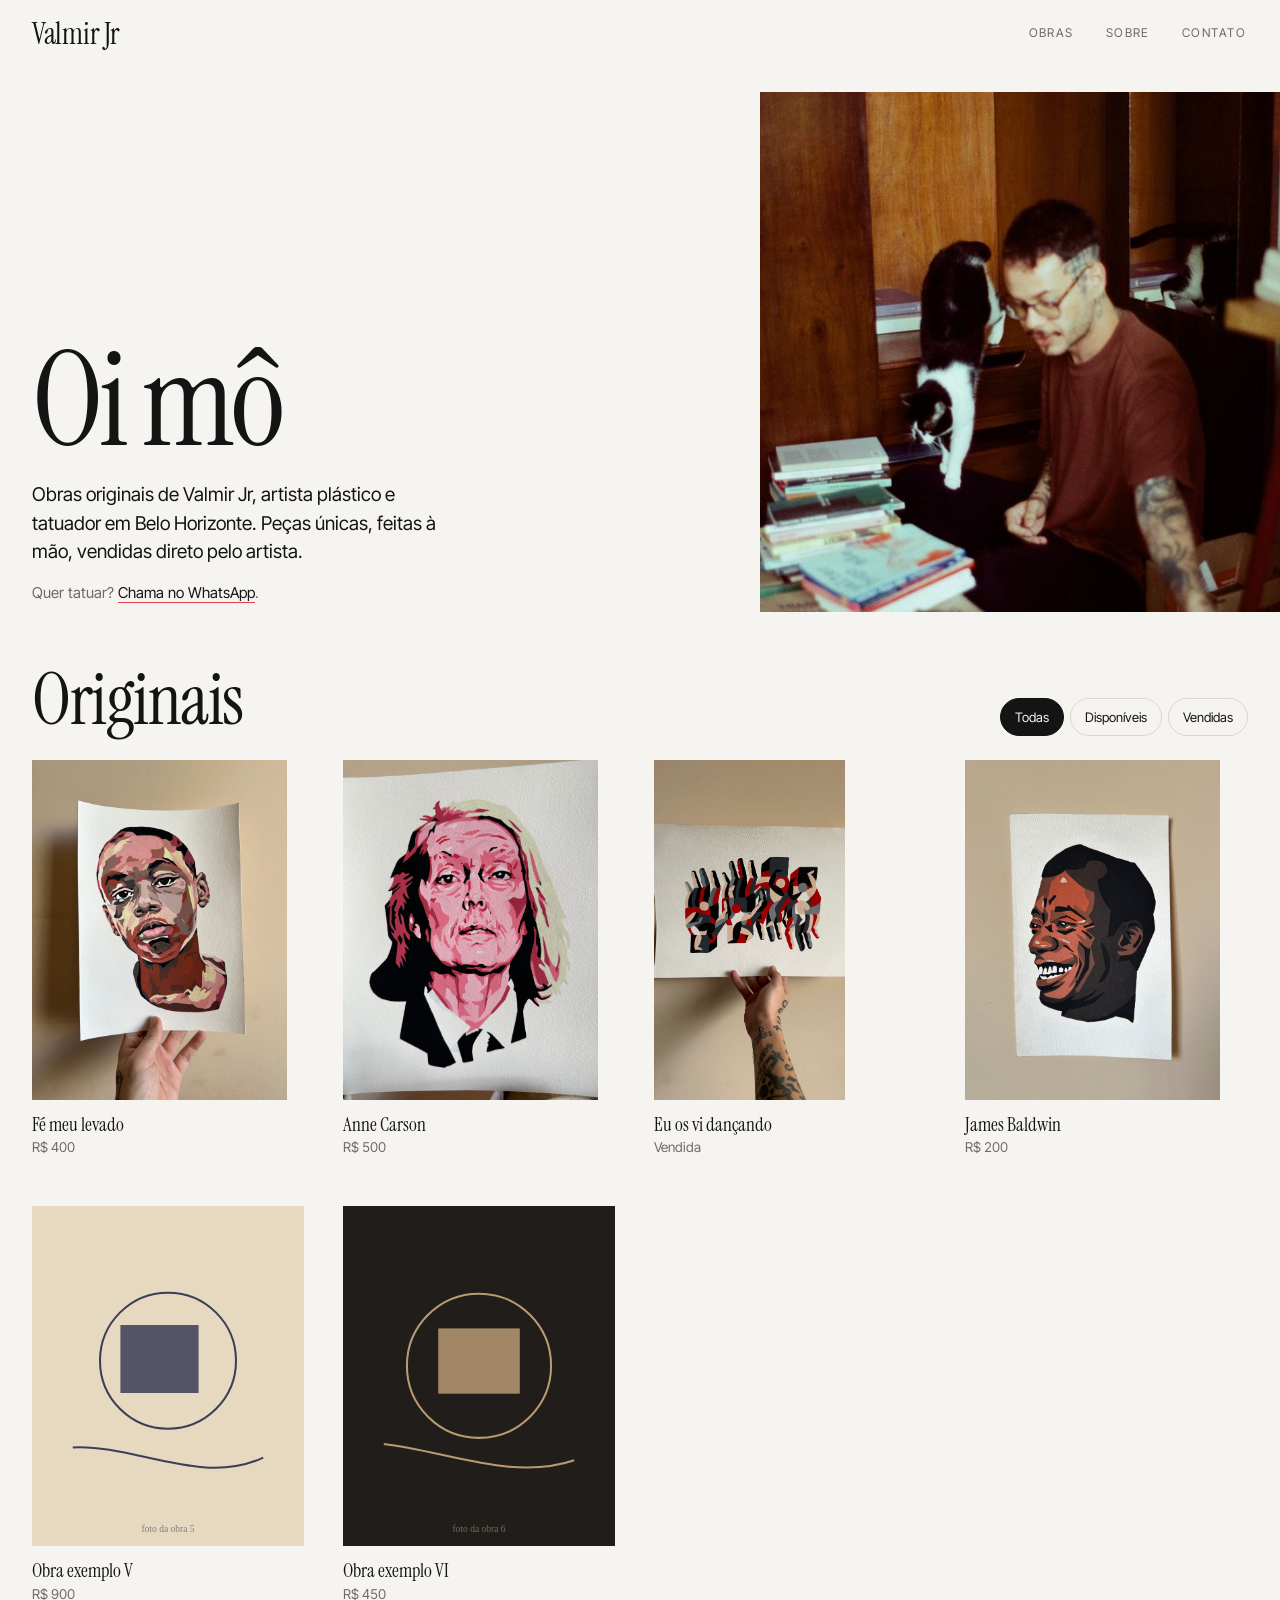
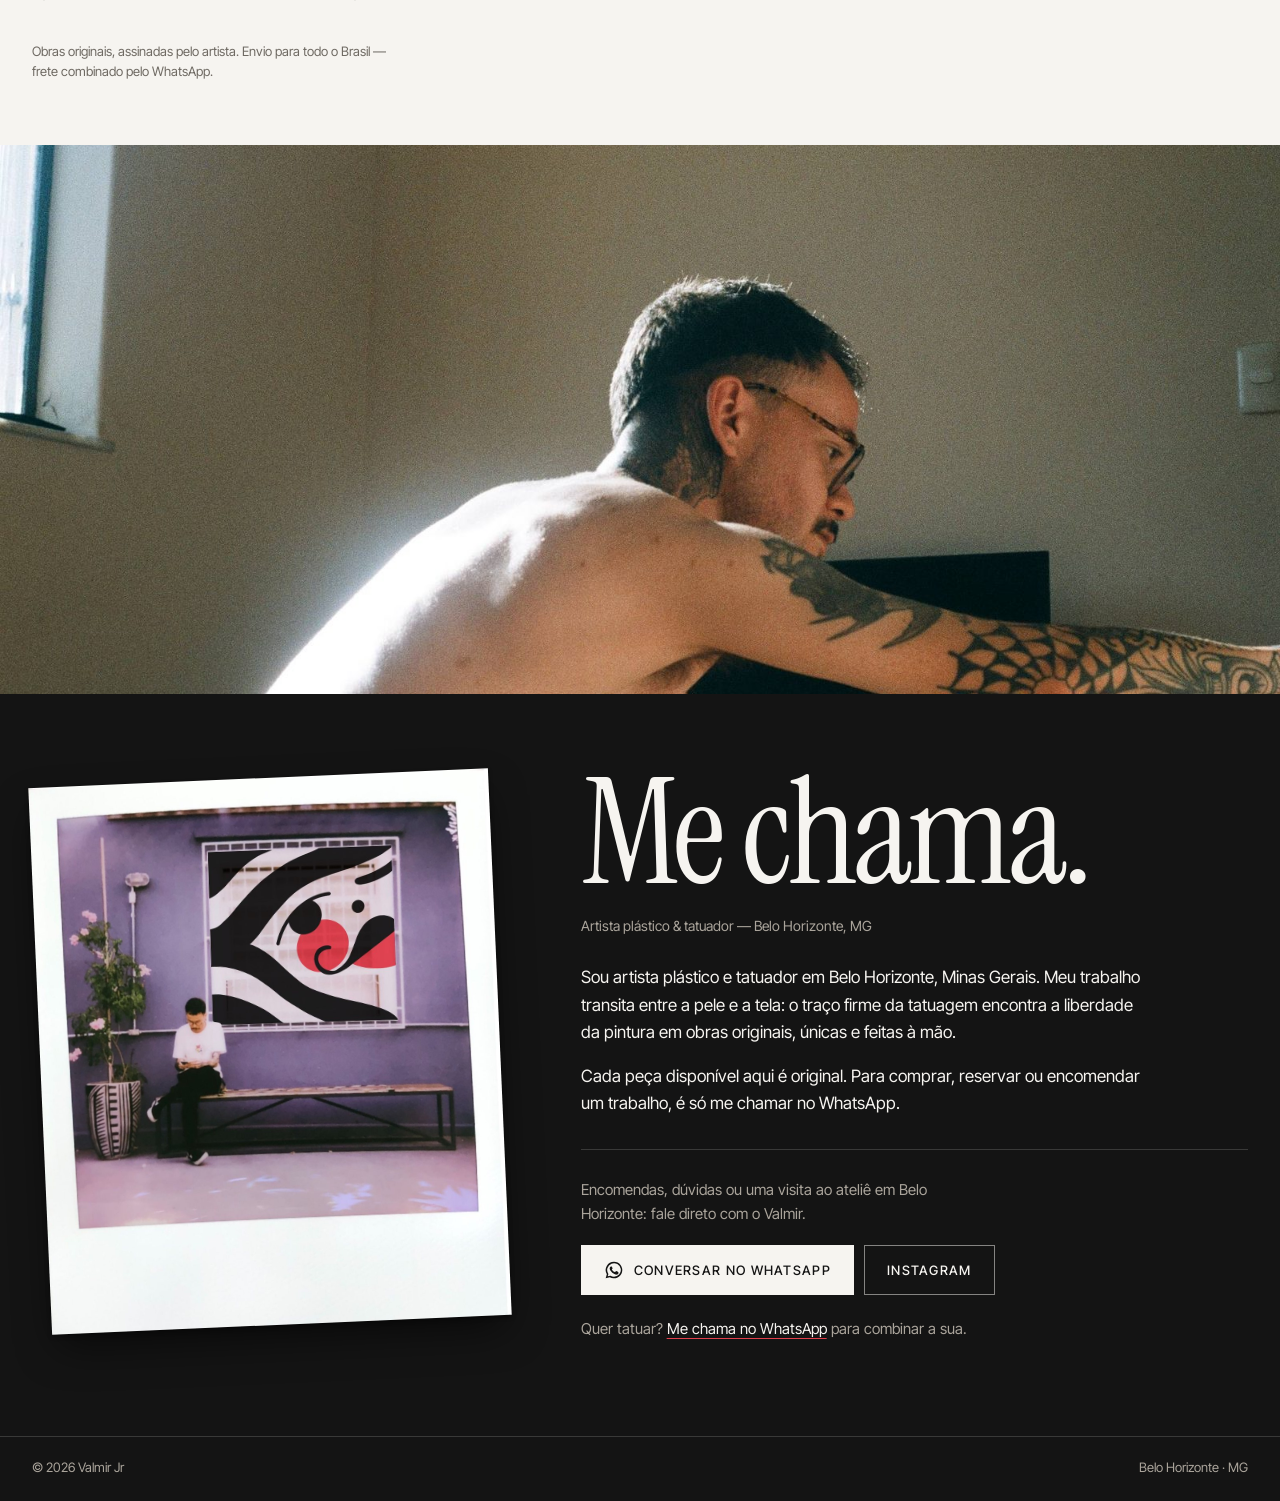
==== commit 44dd440f: "Abertura com "Oi mô" e fotos do Valmir no lugar dos traços do mural Co-Authored-By: Claude Opus 5.5 " ====
--- a/index.html
+++ b/index.html
@@ -22,8 +22,6 @@
   <link rel="stylesheet" href="/styles.css">
 </head>
 <body>
-  <!-- Traço do mural de Valmir Jr (o mesmo recorte do favicon), vetorizado. Cores via --t-preto e --t-vermelho. -->
-  <svg width="0" height="0" style="position:absolute" aria-hidden="true"><symbol id="traco" viewBox="0 0 512 512"><path style="fill:var(--t-vermelho,#e2404c)" d="M511.8 229.8C510.8 212.3 507.4 232.0 506.0 233.0C504.6 234.0 504.4 234.9 503.2 235.8C502.1 236.6 502.6 235.4 499.0 238.0C495.4 240.6 486.9 247.4 481.5 251.2C476.1 255.1 469.5 258.9 466.5 261.0C463.5 263.1 465.0 262.9 463.8 263.8C462.5 264.6 460.2 265.4 459.0 266.2C457.8 267.1 459.1 267.1 456.5 269.0C453.9 270.9 445.9 275.8 443.2 277.8C440.6 279.7 444.2 278.0 440.8 280.5C437.2 283.0 426.5 289.5 422.2 292.5C418.0 295.5 418.0 296.5 415.5 298.2C413.0 300.0 409.2 301.8 407.5 303.0C405.8 304.2 406.5 304.6 405.2 305.5C404.0 306.4 403.8 305.8 400.2 308.2C396.7 310.8 386.4 318.4 384.0 320.5C381.6 322.6 384.0 319.8 386.0 320.8C388.0 321.7 393.9 325.2 395.8 326.0C397.6 326.8 396.8 325.6 397.2 325.8C397.8 325.9 398.2 326.8 398.8 327.0C399.2 327.2 399.7 326.6 400.2 326.8C400.8 326.9 400.4 327.5 402.0 328.0C403.6 328.5 408.4 329.5 410.0 330.0C411.6 330.5 411.0 331.1 411.5 331.2C412.0 331.4 412.5 330.8 413.0 331.0C413.5 331.2 413.8 332.0 414.5 332.2C415.2 332.5 416.8 332.1 417.5 332.2C418.2 332.4 417.4 332.9 418.8 333.2C420.1 333.6 424.0 333.9 425.5 334.2C427.0 334.6 426.6 335.3 427.5 335.5C428.4 335.7 429.9 335.1 430.8 335.2C431.6 335.4 431.5 336.3 432.5 336.5C433.5 336.7 436.0 336.1 437.0 336.2C438.0 336.4 437.2 337.3 438.5 337.5C439.8 337.7 443.3 337.3 444.5 337.5C445.7 337.7 444.2 338.3 445.8 338.5C447.3 338.7 452.4 338.3 454.0 338.5C455.6 338.7 448.4 339.3 455.2 339.5C462.1 339.7 488.3 339.7 495.2 339.5C502.2 339.3 494.0 338.8 496.8 338.5C499.5 338.2 509.2 355.6 511.8 337.5C514.2 319.4 512.7 247.2 511.8 229.8ZM312.2 160.8C309.2 159.7 310.7 161.2 310.0 161.0C309.3 160.8 309.2 160.0 308.2 159.8C307.3 159.5 305.1 159.9 304.2 159.8C303.4 159.6 304.7 158.9 303.0 158.8C301.3 158.6 296.0 158.9 294.2 158.8C292.5 158.6 294.5 157.9 292.8 157.8C291.0 157.6 285.5 157.6 283.8 157.8C282.0 157.9 283.0 158.6 282.5 158.8C282.0 158.9 281.3 159.1 280.5 158.8C279.7 158.4 278.2 155.8 277.5 156.5C276.8 157.2 277.5 159.5 276.2 162.8C275.0 166.0 271.8 172.4 269.8 175.8C267.7 179.1 264.8 181.4 263.8 182.8C262.7 184.1 264.9 182.5 263.5 184.0C262.1 185.5 258.2 189.7 255.5 192.0C252.8 194.3 251.0 195.9 247.5 198.0C244.0 200.1 237.4 203.4 234.8 204.5C232.1 205.6 233.0 204.1 231.8 204.5C230.5 204.9 228.5 206.4 227.0 206.8C225.5 207.1 223.9 206.6 223.0 206.8C222.1 206.9 224.5 207.6 221.8 207.8C219.0 207.9 209.3 207.9 206.5 207.8C203.7 207.6 205.9 206.9 205.0 206.8C204.1 206.6 202.2 206.9 201.2 206.8C200.3 206.6 199.3 205.5 199.2 205.8C199.2 206.0 200.7 207.6 201.0 208.2C201.3 208.9 201.9 208.0 201.0 209.8C200.1 211.5 196.4 217.0 195.5 218.8C194.6 220.5 196.2 219.1 195.8 220.2C195.2 221.4 193.2 224.0 192.5 225.8C191.8 227.5 191.9 229.7 191.5 230.8C191.1 231.8 190.4 231.6 190.2 232.2C190.1 232.9 190.8 233.3 190.5 234.5C190.2 235.7 188.6 237.8 188.2 239.5C187.9 241.2 188.4 243.5 188.2 244.5C188.1 245.5 187.4 244.4 187.2 245.8C187.1 247.1 187.4 251.4 187.2 252.8C187.1 254.1 186.4 251.2 186.2 254.0C186.1 256.8 186.1 266.5 186.2 269.2C186.4 272.0 187.1 269.3 187.2 270.5C187.4 271.7 187.1 275.3 187.2 276.5C187.4 277.7 187.9 276.4 188.2 277.8C188.6 279.1 187.8 280.6 189.2 284.8C190.7 288.9 193.8 297.3 196.8 302.8C199.8 308.2 204.5 314.0 207.2 317.5C210.0 321.0 210.6 321.2 213.2 323.5C215.9 325.8 219.4 328.7 223.0 331.0C226.6 333.3 232.5 336.4 234.8 337.5C237.0 338.6 234.9 336.8 236.8 337.5C238.6 338.2 243.8 340.8 246.0 341.5C248.2 342.2 249.0 341.3 250.0 341.5C251.0 341.7 250.9 342.6 251.8 342.8C252.6 342.9 254.4 342.3 255.2 342.5C256.1 342.7 254.9 343.6 256.8 343.8C258.6 343.9 266.3 345.1 266.5 343.5C266.7 341.9 260.5 338.0 257.8 334.2C255.0 330.5 251.5 323.7 250.2 321.2C249.0 318.8 250.6 320.5 250.2 319.5C249.9 318.5 248.6 316.4 248.2 315.2C247.9 314.1 248.4 313.2 248.2 312.5C248.1 311.8 247.4 311.9 247.2 311.2C247.1 310.6 247.5 309.2 247.2 308.5C247.0 307.8 246.2 309.4 246.0 306.8C245.8 304.1 245.8 295.1 246.0 292.5C246.2 289.9 247.0 291.9 247.2 291.0C247.5 290.1 247.1 287.9 247.2 287.0C247.4 286.1 247.9 286.9 248.2 285.8C248.6 284.6 247.8 283.3 249.2 280.0C250.7 276.7 254.8 269.1 256.8 266.0C258.8 262.9 258.3 263.5 261.2 261.5C264.2 259.5 272.0 255.0 274.5 253.8C277.0 252.5 275.5 254.2 276.0 254.0C276.5 253.8 277.0 252.9 277.5 252.8C278.0 252.6 278.5 253.2 279.0 253.0C279.5 252.8 279.8 252.0 280.5 251.8C281.2 251.5 282.8 251.9 283.5 251.8C284.2 251.6 282.5 251.1 284.8 250.8C287.0 250.4 294.7 249.8 297.0 249.8C299.3 249.8 297.6 250.6 298.5 250.8C299.4 250.9 300.9 250.4 302.2 250.8C303.6 251.1 305.5 252.0 306.8 253.0C308.0 254.0 309.2 255.6 309.5 257.0C309.8 258.4 309.2 260.1 308.2 261.5C307.3 262.9 306.3 264.7 304.0 265.2C301.7 265.8 296.4 264.8 294.5 265.0C292.6 265.2 293.6 266.1 292.8 266.2C291.9 266.4 290.1 265.8 289.2 266.0C288.4 266.2 288.6 266.9 287.5 267.2C286.4 267.6 284.8 267.4 282.8 268.2C280.7 269.1 277.8 270.2 275.0 272.5C272.2 274.8 268.0 278.8 265.8 282.0C263.5 285.2 262.0 289.4 261.2 291.8C260.5 294.1 261.7 295.2 261.5 296.2C261.3 297.3 260.5 297.3 260.2 298.0C260.0 298.7 260.0 299.6 260.2 300.2C260.5 300.9 261.3 300.7 261.5 301.8C261.7 302.8 260.5 303.9 261.2 306.5C262.0 309.1 264.7 315.4 265.8 317.5C266.8 319.6 267.1 318.5 267.5 319.0C267.9 319.5 266.2 318.8 268.0 320.8C269.8 322.8 276.2 329.2 278.2 331.0C280.2 332.8 279.0 330.8 280.0 331.5C281.0 332.2 281.9 333.7 284.2 335.0C286.6 336.3 292.1 338.8 294.2 339.5C296.4 340.2 295.8 339.2 297.0 339.5C298.2 339.8 300.3 341.2 301.5 341.5C302.7 341.8 303.7 341.8 304.0 341.5C304.3 341.2 303.3 340.1 303.5 339.5C303.7 338.9 302.0 339.4 305.0 337.8C308.0 336.1 316.2 333.0 321.5 329.8C326.8 326.5 332.7 322.1 337.0 318.5C341.3 314.9 345.5 310.2 347.2 308.2C349.0 306.3 346.8 307.9 347.5 307.0C348.2 306.1 349.8 305.0 351.5 302.8C353.2 300.5 355.6 297.0 357.8 293.5C359.9 290.0 363.2 283.8 364.2 281.5C365.3 279.2 363.9 280.6 364.2 279.8C364.6 278.9 365.8 277.8 366.2 276.5C366.8 275.2 366.7 273.3 367.2 271.8C367.8 270.2 369.1 268.4 369.5 267.0C369.9 265.6 369.2 265.0 369.5 263.2C369.8 261.5 371.2 259.1 371.5 256.5C371.8 253.9 371.3 249.2 371.5 247.5C371.7 245.8 372.3 248.4 372.5 246.5C372.7 244.6 372.7 238.2 372.5 236.2C372.3 234.3 371.7 236.5 371.5 235.0C371.3 233.5 371.7 228.6 371.5 227.0C371.3 225.4 370.7 226.4 370.5 225.5C370.3 224.6 370.7 222.6 370.5 221.8C370.3 220.9 369.8 221.7 369.5 220.5C369.2 219.3 369.4 217.0 368.5 214.5C367.6 212.0 365.0 207.5 364.2 205.8C363.5 204.0 365.7 206.6 364.2 204.0C362.8 201.4 358.6 194.2 355.5 190.0C352.4 185.8 347.5 180.7 345.5 178.8C343.5 176.8 344.7 179.0 343.8 178.2C342.8 177.5 342.5 176.3 340.0 174.5C337.5 172.7 333.1 169.5 328.5 167.2C323.9 165.0 315.3 161.8 312.2 160.8Z"/><path style="fill:var(--t-preto,#141414)" fill-rule="evenodd" d="M0.0 439.2C-0.2 451.3 -18.6 499.7 0.0 511.8C18.6 523.8 93.0 512.0 111.5 511.8C130.0 511.5 112.1 511.3 111.2 510.2C110.4 509.2 108.2 506.9 106.2 505.2C104.2 503.6 101.2 502.1 99.2 500.5C97.3 498.9 95.8 496.6 94.8 495.8C93.7 494.9 95.5 497.2 93.0 495.2C90.5 493.3 84.2 487.4 80.0 484.2C75.8 481.1 71.5 479.0 68.0 476.5C64.5 474.0 61.1 470.9 59.0 469.5C56.9 468.1 57.0 469.0 55.2 468.0C53.5 467.0 50.9 464.6 48.5 463.2C46.1 461.9 42.3 460.6 40.8 459.8C39.2 458.9 45.8 461.7 39.2 458.2C32.7 454.8 8.0 442.4 1.5 439.2C-5.0 436.1 0.2 427.2 0.0 439.2ZM511.8 153.5C511.4 140.9 510.1 153.7 509.5 153.5C508.9 153.3 512.5 152.7 508.2 152.5C504.0 152.3 488.5 152.3 484.2 152.5C480.0 152.7 484.4 153.2 483.0 153.5C481.6 153.8 480.3 153.1 476.0 154.5C471.7 155.9 461.9 159.8 457.0 162.0C452.1 164.2 449.6 166.0 446.8 168.0C443.9 170.0 441.2 172.9 439.8 174.0C438.3 175.1 440.7 171.8 438.0 174.5C435.3 177.2 428.2 183.9 423.5 190.0C418.8 196.1 413.7 204.6 410.0 211.0C406.3 217.4 402.7 225.2 401.2 228.2C399.8 231.3 402.2 227.5 401.5 229.2C400.8 231.0 398.1 236.2 397.2 238.5C396.4 240.8 397.0 241.5 396.2 243.2C395.5 245.0 393.5 247.5 393.0 248.8C392.5 250.0 394.9 246.4 393.0 250.8C391.1 255.1 383.4 270.7 381.5 275.0C379.6 279.3 382.2 275.2 381.5 276.8C380.8 278.3 377.9 283.0 377.2 284.5C376.6 286.0 379.5 282.1 377.5 285.8C375.5 289.4 368.3 302.2 365.5 306.5C362.7 310.8 361.6 310.2 360.8 311.2C359.9 312.2 363.3 309.7 360.5 312.5C357.7 315.3 348.2 324.5 343.8 328.2C339.3 332.0 338.0 332.4 334.0 334.8C330.0 337.1 323.1 341.0 320.0 342.2C316.9 343.5 316.3 342.1 315.2 342.2C314.2 342.4 314.5 343.1 313.8 343.2C313.0 343.4 311.5 343.4 310.8 343.2C310.0 343.1 311.0 342.4 309.5 342.2C308.0 342.1 303.1 342.5 301.5 342.2C299.9 342.0 300.5 341.2 300.0 341.0C299.5 340.8 299.0 341.4 298.5 341.2C298.0 341.1 297.5 340.2 296.8 340.0C296.0 339.8 295.3 340.6 294.2 340.2C293.2 339.9 291.4 338.4 290.5 338.0C289.6 337.6 290.8 339.1 288.8 338.0C286.7 336.9 281.6 334.4 278.0 331.5C274.4 328.6 269.4 323.0 267.2 320.8C265.1 318.5 266.3 320.1 265.2 317.8C264.2 315.4 261.5 309.4 260.8 306.8C260.0 304.1 260.9 303.0 260.8 302.0C260.6 301.0 259.8 302.2 259.8 300.5C259.8 298.8 259.8 294.7 260.8 291.5C261.7 288.3 262.9 284.8 265.2 281.5C267.6 278.2 272.1 274.3 275.0 272.0C277.9 269.7 280.6 268.4 282.8 267.5C284.9 266.6 286.7 266.8 287.8 266.5C288.8 266.2 288.2 265.7 289.0 265.5C289.8 265.3 291.9 265.7 292.8 265.5C293.6 265.3 292.2 264.7 294.2 264.5C296.2 264.3 302.5 264.8 304.8 264.2C307.0 263.8 306.8 262.5 307.5 261.5C308.2 260.5 308.8 259.2 308.8 258.0C308.8 256.8 308.6 255.6 307.5 254.5C306.4 253.4 303.8 252.0 302.2 251.5C300.8 251.0 299.4 251.7 298.5 251.5C297.6 251.3 297.8 250.5 296.8 250.2C295.8 250.0 293.5 250.0 292.5 250.2C291.5 250.5 292.0 251.3 290.8 251.5C289.5 251.7 286.0 251.3 284.8 251.5C283.5 251.7 284.7 252.2 283.5 252.5C282.3 252.8 278.8 253.1 277.5 253.5C276.2 253.9 276.5 254.6 276.0 254.8C275.5 254.9 277.0 253.2 274.5 254.5C272.0 255.8 264.5 259.8 261.2 262.2C258.0 264.7 257.1 266.3 255.2 269.2C253.4 272.2 250.9 277.9 250.0 280.0C249.1 282.1 250.2 281.1 250.0 281.8C249.8 282.4 248.9 283.0 248.8 283.8C248.6 284.5 249.2 285.3 249.0 286.0C248.8 286.7 247.9 286.9 247.8 287.8C247.6 288.6 248.2 290.2 248.0 291.0C247.8 291.8 247.0 290.1 246.8 292.8C246.5 295.4 246.5 304.1 246.8 306.8C247.0 309.4 247.8 307.8 248.0 308.5C248.2 309.2 247.6 310.1 247.8 310.8C247.9 311.4 248.8 311.8 249.0 312.5C249.2 313.2 248.2 312.8 249.0 315.2C249.8 317.8 252.4 324.3 254.0 327.5C255.6 330.7 256.0 331.4 258.5 334.2C261.0 337.1 266.3 342.3 268.8 344.5C271.2 346.7 270.8 346.2 273.0 347.5C275.2 348.8 279.2 350.9 281.8 352.0C284.2 353.1 286.4 353.7 288.0 354.0C289.6 354.3 290.6 353.8 291.5 354.0C292.4 354.2 290.2 355.0 293.5 355.2C296.8 355.5 308.0 355.5 311.2 355.2C314.5 355.0 311.5 354.4 313.2 354.0C315.0 353.6 318.8 353.7 322.0 353.0C325.2 352.3 326.2 352.5 332.5 349.8C338.8 347.0 351.7 341.2 360.0 336.2C368.3 331.3 377.4 323.5 382.5 320.0C387.6 316.5 388.7 316.5 390.5 315.2C392.3 314.0 392.1 313.3 393.2 312.5C394.4 311.7 396.4 311.1 397.5 310.2C398.6 309.4 398.8 308.4 400.0 307.5C401.2 306.6 403.5 305.9 404.8 305.0C406.0 304.1 405.7 303.5 407.5 302.2C409.3 301.0 413.0 299.2 415.5 297.5C418.0 295.8 418.1 294.7 422.2 291.8C426.4 288.8 434.2 284.3 440.2 280.0C446.3 275.7 453.2 269.8 458.8 265.8C464.3 261.8 470.8 258.1 473.8 256.0C476.7 253.9 475.2 254.2 476.5 253.2C477.8 252.3 477.9 253.1 481.5 250.5C485.1 247.9 494.6 240.3 498.2 237.8C501.9 235.2 502.0 235.9 503.2 235.0C504.5 234.1 504.6 233.2 506.0 232.2C507.4 231.2 510.8 242.1 511.8 229.0C512.7 215.9 512.1 166.1 511.8 153.5ZM422.2 95.0C420.9 94.6 417.7 94.3 416.5 94.0C415.3 93.7 416.8 93.0 415.0 93.0C413.2 93.0 408.8 93.1 406.0 94.0C403.2 94.9 400.2 97.1 398.2 98.5C396.3 99.9 395.7 100.7 394.5 102.2C393.3 103.8 391.8 106.5 391.0 108.0C390.2 109.5 390.2 108.7 390.0 111.2C389.8 113.8 389.5 120.2 390.0 123.2C390.5 126.3 391.9 127.8 393.2 129.8C394.6 131.7 396.3 133.3 398.2 134.8C400.2 136.2 402.0 137.7 405.0 138.2C408.0 138.8 412.9 138.8 416.0 138.2C419.1 137.7 421.2 136.6 423.5 135.0C425.8 133.4 428.0 131.4 429.8 128.8C431.5 126.1 433.5 122.1 434.2 119.0C435.0 115.9 434.8 113.0 434.2 110.2C433.7 107.5 432.3 104.6 430.8 102.2C429.2 99.9 426.2 97.5 424.8 96.2C423.3 95.0 423.6 95.4 422.2 95.0ZM313.8 62.8C312.9 61.9 313.6 60.7 310.0 60.5C306.4 60.3 295.5 61.4 292.2 61.8C289.0 62.1 291.6 62.6 290.8 62.8C289.9 62.9 287.8 62.6 287.0 62.8C286.2 62.9 286.6 63.6 285.8 63.8C284.9 63.9 282.7 63.5 281.8 63.8C280.8 64.0 281.4 64.6 280.0 65.0C278.6 65.4 277.3 65.0 273.5 66.0C269.7 67.0 261.3 69.7 257.2 71.2C253.2 72.8 250.7 74.6 249.0 75.2C247.3 75.9 250.7 73.7 247.2 75.2C243.8 76.8 231.7 82.9 228.2 84.8C224.8 86.6 228.8 85.1 226.5 86.5C224.2 87.9 218.7 90.4 214.2 93.2C209.8 96.1 204.5 99.9 200.0 103.5C195.5 107.1 189.6 113.0 187.2 115.0C184.9 117.0 190.0 111.2 186.0 115.2C182.0 119.2 167.1 134.8 163.2 139.0C159.4 143.2 163.4 139.9 162.8 140.8C162.1 141.6 159.9 143.2 159.2 144.0C158.6 144.8 160.3 143.7 158.8 145.8C157.2 147.8 152.2 153.6 150.0 156.5C147.8 159.4 146.5 161.3 145.5 163.0C144.5 164.7 144.9 165.3 144.0 166.8C143.1 168.2 143.0 166.7 140.2 171.5C137.5 176.3 129.8 191.2 127.8 195.5C125.7 199.8 129.0 194.2 127.8 197.2C126.5 200.2 122.2 208.8 120.2 213.5C118.3 218.2 116.9 223.2 116.2 225.8C115.6 228.2 116.6 227.2 116.2 228.5C115.9 229.8 114.3 231.6 114.0 233.2C113.7 234.9 113.7 236.9 114.2 238.2C114.8 239.6 116.2 240.7 117.2 241.2C118.3 241.8 119.3 242.1 120.5 241.5C121.7 240.9 122.7 241.7 124.5 237.5C126.3 233.3 129.2 222.1 131.2 216.5C133.2 210.9 134.9 207.2 136.5 203.8C138.1 200.3 140.1 197.5 140.8 196.0C141.4 194.5 138.8 198.0 140.5 194.5C142.2 191.0 148.3 180.1 151.2 175.2C154.2 170.4 156.8 167.1 158.2 165.5C159.8 163.9 159.6 165.2 160.2 165.5C160.9 165.8 161.3 165.5 162.0 167.0C162.7 168.5 163.2 171.6 164.2 174.2C165.3 176.9 165.8 179.4 168.5 183.0C171.2 186.6 177.1 192.8 180.2 195.8C183.4 198.7 184.0 199.0 187.5 200.8C191.0 202.5 198.6 205.1 201.5 206.0C204.4 206.9 204.1 205.8 205.0 206.0C205.9 206.2 204.0 207.1 206.8 207.2C209.5 207.4 219.0 207.2 221.8 207.0C224.5 206.8 222.4 206.2 223.2 206.0C224.1 205.8 225.6 206.4 227.0 206.0C228.4 205.6 230.6 204.1 231.8 203.8C232.9 203.4 231.4 205.1 234.0 204.0C236.6 202.9 244.0 199.3 247.5 197.2C251.0 195.2 252.8 193.7 255.2 191.5C257.8 189.3 260.7 186.5 262.5 184.2C264.3 182.0 265.2 179.7 266.2 178.2C267.3 176.8 267.5 178.3 269.0 175.8C270.5 173.2 274.1 166.6 275.5 162.8C276.9 158.9 277.0 154.6 277.5 152.8C278.0 150.9 278.3 152.5 278.5 151.5C278.7 150.5 278.3 147.5 278.5 146.5C278.7 145.5 279.3 147.5 279.5 145.2C279.7 143.0 279.7 135.3 279.5 133.0C279.3 130.7 278.8 133.2 278.5 131.5C278.2 129.8 278.7 126.4 277.5 122.5C276.3 118.6 272.7 111.0 271.2 108.0C269.8 105.0 271.0 106.7 268.8 104.2C266.5 101.8 260.6 95.7 257.8 93.2C254.9 90.8 252.8 90.5 251.8 89.5C250.7 88.5 250.9 87.9 251.5 87.0C252.1 86.1 254.5 84.5 255.5 84.0C256.5 83.5 256.3 84.4 257.2 84.0C258.2 83.6 257.8 83.0 261.0 81.8C264.2 80.5 272.8 77.8 276.5 76.8C280.2 75.8 281.9 76.1 283.2 75.8C284.6 75.4 283.7 74.9 284.5 74.8C285.3 74.6 287.3 75.0 288.2 74.8C289.2 74.5 289.1 73.7 290.2 73.5C291.4 73.3 294.0 73.7 295.0 73.5C296.0 73.3 293.6 72.8 296.2 72.5C298.9 72.2 307.6 72.4 310.8 71.5C313.9 70.6 314.2 68.0 315.0 67.0C315.8 66.0 315.5 66.5 315.2 65.8C315.0 65.0 314.6 63.6 313.8 62.8ZM511.8 0.0C502.4 -1.8 465.4 -0.4 455.8 0.0C446.1 0.4 455.1 1.7 453.8 2.2C452.4 2.8 450.0 2.5 447.8 3.2C445.5 4.0 441.8 6.0 440.0 6.5C438.2 7.0 438.4 6.2 437.2 6.5C436.1 6.8 434.2 8.2 433.0 8.5C431.8 8.8 433.9 7.4 430.2 8.5C426.6 9.6 415.0 13.1 411.0 15.0C407.0 16.9 407.1 18.5 406.0 19.8C404.9 21.0 404.8 20.9 404.5 22.5C404.2 24.1 403.8 27.2 404.5 29.2C405.2 31.3 407.1 33.5 408.8 34.8C410.4 36.0 413.1 36.6 414.5 37.0C415.9 37.4 416.3 36.8 417.0 37.0C417.7 37.2 416.7 38.0 418.8 38.2C420.8 38.5 427.2 38.5 429.2 38.2C431.3 38.0 430.0 37.2 431.2 37.0C432.5 36.8 435.8 37.2 437.0 37.0C438.2 36.8 437.6 36.2 438.5 36.0C439.4 35.8 441.4 36.2 442.2 36.0C443.1 35.8 442.7 35.2 443.5 35.0C444.3 34.8 445.6 35.4 447.2 35.0C448.9 34.6 451.1 33.3 453.2 32.8C455.4 32.2 455.2 33.1 460.0 31.8C464.8 30.4 477.8 26.0 482.0 24.5C486.2 23.0 484.6 22.8 485.5 22.5C486.4 22.2 482.9 24.4 487.2 22.5C491.6 20.6 507.7 14.8 511.8 11.0C515.8 7.2 521.1 1.8 511.8 0.0ZM0.0 74.2C-0.5 118.2 -0.2 292.8 0.0 336.5C0.2 380.2 -1.6 335.1 1.5 336.5C4.6 337.9 14.9 343.0 18.5 345.0C22.1 347.0 19.3 346.2 23.0 348.5C26.7 350.8 37.4 356.6 40.8 358.8C44.1 360.9 41.7 360.2 43.0 361.2C44.3 362.2 41.5 359.3 48.8 364.8C56.0 370.2 75.8 385.0 86.5 394.0C97.2 403.0 108.3 414.3 113.0 418.5C117.7 422.7 113.4 417.8 114.8 419.0C116.1 420.2 114.2 420.1 121.2 425.8C128.3 431.4 150.8 448.4 157.0 453.0C163.2 457.6 157.2 452.5 158.8 453.5C160.3 454.5 164.4 458.0 166.2 459.2C168.1 460.5 168.4 459.7 170.0 460.8C171.6 461.8 174.4 464.5 176.0 465.5C177.6 466.5 177.3 465.5 179.5 467.0C181.7 468.5 186.4 472.8 189.2 474.8C192.1 476.7 194.0 477.2 196.5 478.8C199.0 480.3 202.1 483.1 204.0 484.2C205.9 485.4 206.4 484.9 207.8 485.8C209.1 486.6 208.7 487.5 212.2 489.5C215.8 491.5 225.8 496.1 229.2 498.0C232.8 499.9 229.9 499.2 233.2 501.0C236.6 502.8 246.1 506.7 249.2 508.5C252.4 510.3 208.2 511.2 252.0 511.8C295.8 512.3 468.5 513.6 511.8 511.8C555.0 509.9 516.8 505.2 511.8 500.8C506.8 496.3 487.0 487.6 481.8 485.0C476.5 482.4 482.2 485.8 480.0 485.0C477.8 484.2 470.8 480.8 468.5 480.0C466.2 479.2 467.4 480.4 466.5 480.0C465.6 479.6 463.8 478.1 463.0 477.8C462.2 477.4 462.2 478.2 461.8 478.0C461.2 477.8 461.1 477.1 460.0 476.8C458.9 476.4 456.6 476.3 455.0 475.8C453.4 475.2 451.2 473.8 450.2 473.5C449.2 473.2 451.1 474.5 449.0 473.8C446.9 473.0 440.0 470.0 437.8 469.2C435.5 468.5 435.9 469.7 435.2 469.5C434.6 469.3 435.6 469.0 433.8 468.2C431.9 467.5 426.2 465.8 424.2 465.2C422.2 464.8 422.9 465.6 421.8 465.2C420.6 464.9 419.0 463.8 417.2 463.2C415.5 462.8 412.8 462.6 411.5 462.2C410.2 461.9 410.4 461.2 409.8 461.0C409.1 460.8 408.8 461.6 407.5 461.2C406.2 460.9 404.9 459.7 402.2 459.0C399.6 458.3 394.7 457.8 391.5 457.0C388.3 456.2 384.9 454.5 383.0 454.0C381.1 453.5 381.0 454.2 380.2 454.0C379.5 453.8 379.2 453.0 378.2 452.8C377.3 452.5 376.6 453.3 374.5 452.8C372.4 452.2 367.4 450.0 365.5 449.5C363.6 449.0 364.5 450.1 363.2 449.8C362.0 449.4 360.2 448.0 358.2 447.5C356.3 447.0 353.4 447.0 351.5 446.5C349.6 446.0 348.2 444.6 347.0 444.2C345.8 443.9 345.7 444.8 344.5 444.5C343.3 444.2 341.0 442.6 339.8 442.2C338.5 441.9 338.7 442.8 337.0 442.2C335.3 441.8 331.8 439.9 329.5 439.2C327.2 438.6 324.8 438.6 323.5 438.2C322.2 437.9 322.7 437.2 322.0 437.0C321.3 436.8 320.2 437.4 319.5 437.2C318.8 437.1 320.1 436.9 317.8 436.0C315.4 435.1 307.8 432.7 305.2 432.0C302.8 431.3 303.8 432.4 302.8 432.0C301.7 431.6 300.5 430.3 299.0 429.8C297.5 429.2 296.3 429.6 294.0 428.8C291.7 427.9 286.9 425.2 285.2 424.5C283.6 423.8 285.3 425.2 284.0 424.8C282.7 424.2 279.8 422.4 277.2 421.5C274.8 420.6 272.6 420.6 269.0 419.2C265.4 417.9 258.1 414.2 255.5 413.2C252.9 412.2 258.1 415.2 253.5 413.2C248.9 411.3 232.5 403.8 228.0 401.5C223.5 399.2 228.8 401.3 226.2 399.8C223.7 398.2 217.3 395.3 212.5 392.2C207.7 389.2 200.6 383.9 197.5 381.5C194.4 379.1 194.9 378.7 194.0 378.0C193.1 377.3 193.4 378.5 192.0 377.2C190.6 376.0 186.8 371.7 185.5 370.5C184.2 369.3 186.1 371.9 184.0 370.0C181.9 368.1 175.1 361.2 173.0 359.2C170.9 357.3 175.2 362.3 171.2 358.5C167.2 354.7 153.0 340.0 149.0 336.2C145.0 332.5 155.1 343.3 147.5 335.8C139.9 328.2 114.8 301.6 103.5 290.8C92.2 279.9 89.0 277.4 80.0 270.5C71.0 263.6 59.4 255.4 49.5 249.5C39.6 243.6 25.3 237.8 20.5 235.0C15.7 232.2 17.5 236.4 20.5 233.0C23.5 229.6 35.5 217.9 38.8 214.8C42.0 211.6 38.1 216.4 40.2 214.2C42.4 212.1 46.9 207.4 51.5 201.8C56.1 196.1 63.1 186.3 68.0 180.2C72.9 174.2 78.5 168.3 80.8 165.5C83.0 162.7 80.8 164.4 81.5 163.5C82.2 162.6 83.6 162.0 85.0 160.2C86.4 158.5 86.1 157.6 89.8 153.2C93.4 148.9 104.1 137.4 107.0 134.0C109.9 130.6 101.3 138.8 107.2 132.8C113.2 126.7 136.5 103.6 142.5 97.5C148.5 91.4 138.5 100.5 143.0 96.0C147.5 91.5 161.5 77.6 169.2 70.8C177.0 63.9 183.5 59.1 189.2 55.0C195.0 50.9 200.9 48.0 203.5 46.2C206.1 44.5 203.9 45.2 204.8 44.8C205.6 44.2 207.6 43.8 208.5 43.2C209.4 42.7 207.8 43.0 210.2 41.5C212.8 40.0 221.0 35.9 223.5 34.5C226.0 33.1 219.1 35.9 225.0 33.0C230.9 30.1 252.8 19.9 258.8 17.2C264.7 14.6 259.7 17.6 260.5 17.2C261.3 16.9 260.4 16.7 263.8 15.2C267.1 13.8 275.0 10.7 280.8 8.8C286.5 6.8 294.9 4.8 298.0 3.8C301.1 2.8 298.1 3.1 299.2 2.8C300.4 2.4 303.8 2.2 305.0 1.8C306.2 1.3 344.1 0.3 306.8 0.0C269.4 -0.3 118.5 -0.3 80.8 0.0C43.0 0.3 83.1 -0.6 80.5 1.8C77.9 4.1 70.1 9.6 65.0 14.0C59.9 18.4 52.5 25.6 49.8 28.0C47.0 30.4 49.8 27.1 48.2 28.5C46.8 29.9 42.4 34.8 40.8 36.2C39.1 37.7 44.8 31.1 38.5 37.2C32.2 43.4 9.2 66.8 2.8 73.0C-3.7 79.2 0.5 30.3 0.0 74.2Z"/></symbol></svg>
   <header class="topo">
     <a href="#" class="marca" data-nome>Valmir Jr</a>
     <nav class="nav" aria-label="Principal">
@@ -35,9 +33,9 @@
 
   <main>
     <section class="abertura" aria-labelledby="abertura-titulo">
-      <svg class="abertura-arte" viewBox="0 0 512 512" preserveAspectRatio="xMidYMid slice" role="img" aria-label="Detalhe de um mural pintado por Valmir Jr" focusable="false"><use href="#traco"/></svg>
+      <img class="abertura-arte" src="/images/site/abertura.jpg" srcset="/images/site/abertura-900.jpg 900w, /images/site/abertura.jpg 1600w" sizes="(min-width: 960px) 42vw, 100vw" width="1600" height="1061" alt="Valmir Jr no ateliê, entre pilhas de livros, com um gato preto e branco descendo da estante" fetchpriority="high">
       <div class="abertura-texto">
-        <h1 class="abertura-titulo" id="abertura-titulo">Da pele<br> para a tela.</h1>
+        <h1 class="abertura-titulo" id="abertura-titulo">Oi mô</h1>
         <p class="abertura-lede">Obras originais de <span data-nome>Valmir Jr</span>, artista plástico e tatuador em Belo Horizonte. Peças únicas, feitas à mão, vendidas direto pelo artista.</p>
         <p class="tatuar" data-tatuar hidden>Quer tatuar? <a data-wpp-tatuagem target="_blank" rel="noopener">Chama no WhatsApp</a>.</p>
       </div>
@@ -68,7 +66,7 @@
     </section>
 
     <section id="sobre" class="fecho" aria-labelledby="fecho-titulo">
-      <svg class="fecho-arte" viewBox="0 0 512 512" preserveAspectRatio="xMidYMid slice" aria-hidden="true" focusable="false"><use href="#traco"/></svg>
+      <img class="fecho-arte" src="/images/site/fecho.jpg" srcset="/images/site/fecho-900.jpg 900w, /images/site/fecho.jpg 1600w" sizes="100vw" width="1600" height="1061" alt="" loading="lazy">
       <div class="fecho-grade">
         <figure class="fecho-foto" hidden><img data-foto alt="Valmir Jr sentado num banco diante de um mural seu, em polaroid" loading="lazy" width="1100" height="1308"></figure>
         <div class="fecho-texto">
--- a/styles.css
+++ b/styles.css
@@ -81,6 +81,12 @@
   display: grid; grid-template-columns: repeat(2, minmax(0, 1fr)); gap: 28px 12px;
 }
 .card { cursor: pointer; }
+/* Cards entram juntos (legenda e imagem). Escalonamento de 40 ms só na primeira carga (--i vem do JS). */
+.card:not(.esqueleto) {
+  transition: opacity 220ms var(--ease-saida);
+  transition-delay: calc(min(var(--i, 0), 6) * 40ms);
+}
+@starting-style { .card:not(.esqueleto) { opacity: 0; } }
 .card button { all: unset; display: block; width: 100%; cursor: pointer; }
 .card button:focus-visible { outline: 2px solid var(--tinta); outline-offset: 4px; }
 /* Cada obra aparece inteira, na proporção real, apoiada numa linha comum
@@ -91,7 +97,7 @@
 }
 .card-img img {
   width: auto; height: auto; max-width: 100%; max-height: 100%;
-  opacity: 0; transition: opacity .5s cubic-bezier(.2, .8, .2, 1);
+  opacity: 0; transition: opacity 300ms var(--ease-saida);
 }
 .card-img img.carregou { opacity: 1; }
 .card-nome { margin: 14px 0 2px; font: 400 19px/1.15 var(--serif); }
@@ -105,21 +111,26 @@
 .vazio p { margin: 0; }
 .vazio .botao { margin-top: 20px; }
 .botao:disabled { opacity: .55; cursor: progress; }
-.card.esqueleto .card-img { background: #e9e5de; animation: pulsa 1.4s ease-in-out infinite alternate; }
-@keyframes pulsa { to { background: #f0ece6; } }
+.card.esqueleto .card-img { position: relative; background: #e9e5de; }
+.card.esqueleto .card-img::after {
+  content: ""; position: absolute; inset: 0;
+  background: #f0ece6; opacity: 0;
+  animation: pulsa 1.4s ease-in-out infinite alternate;
+}
+@keyframes pulsa { to { opacity: 1; } }
 .card.sem-foto .card-img { background: #e9e5de; }
 .card.sem-foto .card-img img { visibility: hidden; }
 .card-nome, .detalhe-titulo { overflow-wrap: anywhere; }
 .vazio a { color: var(--tinta); text-underline-offset: 3px; }
 .aviso { margin: 36px 0 0; font-size: 13px; color: var(--suave); max-width: 46ch; }
 
-/* Abertura: o mural dele, como ele pintou (tinta sobre o claro) */
+/* Abertura: foto do Valmir no ateliê */
 .abertura {
   display: grid;
   padding: 0 0 8px;
 }
 .abertura-arte {
-  display: block; width: 100%; aspect-ratio: 16 / 10; height: auto;
+  display: block; width: 100%; aspect-ratio: 3 / 2; height: auto; object-fit: cover; object-position: 55% 40%;
   animation: pincelada 1.3s var(--ease-saida) .1s both;
 }
 @keyframes pincelada { from { clip-path: inset(0 100% 0 0); } to { clip-path: inset(0 0 0 0); } }
@@ -135,15 +146,14 @@
   text-decoration-color: var(--vermelho);
 }
 
-/* Fecho: o mesmo traço invertido e espelhado, como um decalque de tatuagem */
+/* Fecho: foto do Valmir abrindo a parte escura */
 .fecho {
-  --t-preto: var(--fundo);
   background: var(--tinta); color: var(--fundo);
   padding-bottom: env(safe-area-inset-bottom);
   margin-top: 24px;
   overflow: hidden;
 }
-.fecho-arte { display: block; width: 100%; aspect-ratio: 16 / 7; height: auto; transform: scaleX(-1); }
+.fecho-arte { display: block; width: 100%; aspect-ratio: 3 / 2; height: auto; object-fit: cover; object-position: 55% 50%; }
 .fecho-grade { display: grid; gap: 40px; padding: 40px var(--gutter) 64px; }
 .fecho-foto { margin: 0; justify-self: center; width: min(78%, 420px); rotate: -2.5deg; }
 .fecho-foto img { width: 100%; height: auto; box-shadow: 0 2px 4px rgba(0,0,0,.35), 0 18px 40px -8px rgba(0,0,0,.6); }
@@ -175,7 +185,7 @@
   .botao-wpp:hover { background: var(--wpp); border-color: var(--wpp); }
   .botao-linha:hover { background: var(--tinta); color: var(--fundo); }
 }
-.botao { transition: background-color .2s, border-color .2s, color .2s, transform .15s cubic-bezier(.2, .8, .2, 1); }
+.botao { transition: background-color .2s, border-color .2s, color .2s, transform 150ms var(--ease-saida); }
 .botao:active { transform: scale(.98); }
 .botao:focus-visible { outline: 2px solid var(--tinta); outline-offset: 3px; }
 
@@ -192,9 +202,21 @@
   width: 100%; max-width: 100%; height: 100%; height: 100dvh; max-height: 100%; max-height: 100dvh;
   background: var(--fundo); color: var(--tinta);
 }
-.detalhe::backdrop { background: rgba(20, 20, 20, .55); }
-.detalhe[open] { animation: sobe .28s ease-out; }
-@keyframes sobe { from { transform: translateY(24px); opacity: 0; } }
+/* Abre subindo (280 ms) e sai pelo mesmo caminho, um pouco mais rápido (200 ms). */
+.detalhe {
+  opacity: 0; translate: 0 16px;
+  transition: opacity 200ms var(--ease-saida), translate 200ms var(--ease-saida),
+    overlay 200ms allow-discrete, display 200ms allow-discrete;
+}
+.detalhe[open] { opacity: 1; translate: none; transition-duration: 280ms; }
+@starting-style { .detalhe[open] { opacity: 0; translate: 0 24px; } }
+.detalhe::backdrop {
+  background: rgba(20, 20, 20, .55);
+  opacity: 0;
+  transition: opacity 200ms var(--ease-saida), overlay 200ms allow-discrete, display 200ms allow-discrete;
+}
+.detalhe[open]::backdrop { opacity: 1; transition-duration: 280ms; }
+@starting-style { .detalhe[open]::backdrop { opacity: 0; } }
 .fechar {
   position: fixed; z-index: 2; right: 10px; top: calc(10px + env(safe-area-inset-top));
   width: 44px; height: 44px; display: grid; place-items: center;
@@ -211,7 +233,9 @@
 .galeria img {
   flex: 0 0 100%; width: 100%; scroll-snap-align: center;
   max-height: 64vh; max-height: 64svh; object-fit: contain; background: #e9e5de;
-}
+  opacity: 0; transition: opacity 300ms var(--ease-saida);
+}
+.galeria img.carregou { opacity: 1; }
 .pontos { display: flex; justify-content: center; gap: 6px; padding: 12px 0 0; min-height: 18px; }
 .pontos button {
   all: unset; position: relative; width: 6px; height: 6px; border-radius: 50%;
@@ -310,7 +334,7 @@
   .abertura-arte { grid-column: 2; grid-row: 1; aspect-ratio: 1; max-height: calc(100vh - var(--topo) - 220px); }
   .abertura-texto { grid-column: 1; grid-row: 1; padding: 0 48px 8px 0; }
   .abertura-lede { font-size: 19px; }
-  .fecho-arte { aspect-ratio: 21 / 5; }
+  .fecho-arte { aspect-ratio: 21 / 9; object-position: 55% 55%; }
   .fecho-grade {
     grid-template-columns: minmax(0, 5fr) minmax(0, 7fr); gap: 72px; align-items: start;
     padding: 72px var(--gutter) 96px;
@@ -323,5 +347,9 @@
 
 @media (prefers-reduced-motion: reduce) {
   html { scroll-behavior: auto; }
-  *, *::before, *::after { animation: none !important; transition: none !important; }
-}
+  /* Sem movimento, mas os fades curtos ficam: imagens surgindo de repente incomodam mais. */
+  *, *::before, *::after { animation: none !important; }
+  .botao:active { transform: none; }
+  .detalhe, .detalhe[open] { translate: none !important; transition-duration: 150ms !important; }
+  .card:not(.esqueleto), .card-img img, .galeria img { transition-duration: 150ms !important; transition-delay: 0s !important; }
+}
